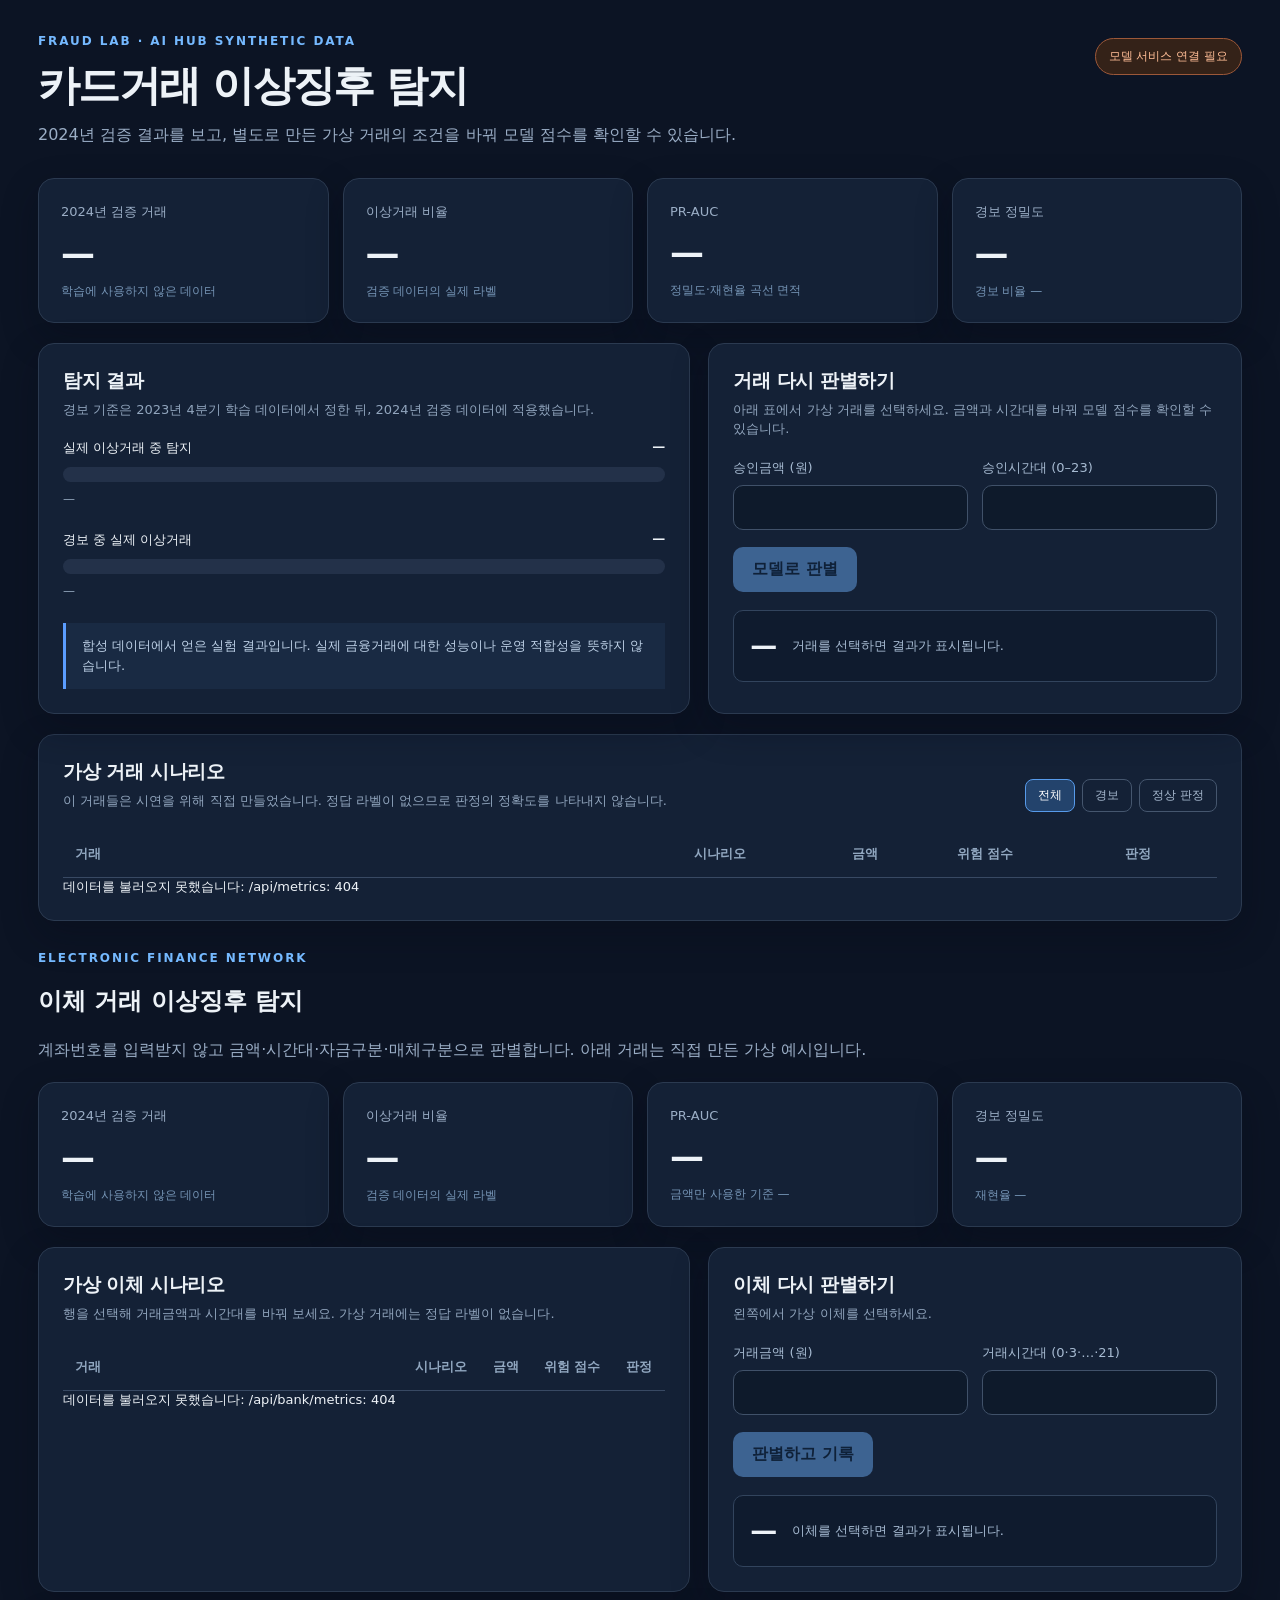
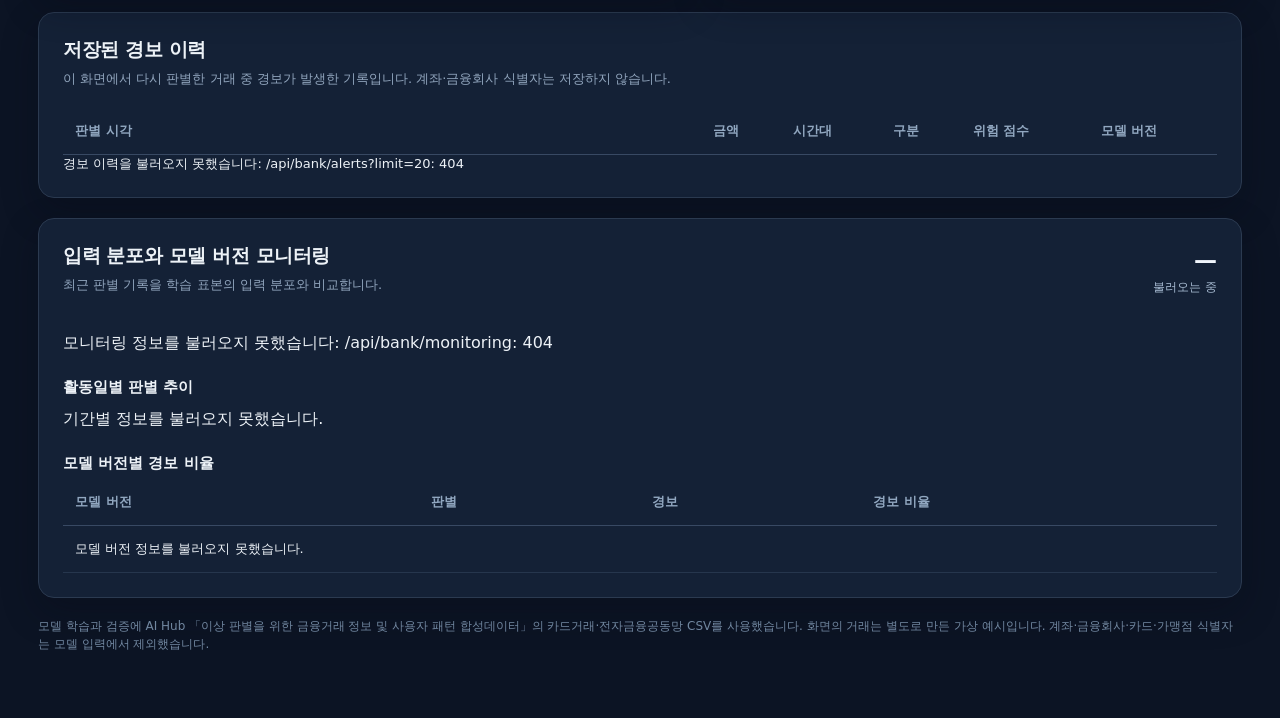
==== server/src/main/resources/static/index.html @ 52222352 "이체 입력 계약과 모니터링 추이 추가" ====
<!doctype html>
<html lang="ko">
<head>
  <meta charset="utf-8">
  <meta name="viewport" content="width=device-width, initial-scale=1">
  <title>Fraud Lab | 카드거래 이상징후 탐지</title>
  <style>
    :root { color-scheme: dark; font-family: "Pretendard", "Noto Sans KR", system-ui, sans-serif; background: #0c1424; color: #edf2f7; }
    * { box-sizing: border-box; }
    body { margin: 0; min-width: 320px; }
    .layout { max-width: 1260px; margin: auto; padding: 34px 28px 64px; }
    .eyebrow { color: #75b9ff; letter-spacing: .16em; font-size: 12px; font-weight: 800; text-transform: uppercase; }
    h1 { margin: 10px 0 8px; font-size: clamp(26px, 4vw, 42px); letter-spacing: -.04em; }
    .lead { margin: 0; color: #9baec6; line-height: 1.6; }
    .top { display: flex; justify-content: space-between; align-items: flex-start; gap: 16px; margin-bottom: 30px; }
    .status { margin-top: 4px; border: 1px solid #3f536b; padding: 9px 13px; border-radius: 100px; color: #a8bad0; font-size: 12px; white-space: nowrap; }
    .status.ok { color: #55dbad; border-color: #1c8066; background: #0d342d; }
    .status.offline { color: #ffbd96; border-color: #9c5839; background: #342218; }
    .metrics { display: grid; grid-template-columns: repeat(4, minmax(0, 1fr)); gap: 14px; margin-bottom: 20px; }
    .metric, .panel { background: #142136; border: 1px solid #2b3a50; border-radius: 16px; box-shadow: 0 14px 36px #050b1750; }
    .metric { padding: 22px; }
    .metric small { color: #9baec6; font-size: 13px; }
    .metric strong { display: block; margin: 12px 0 7px; font-size: clamp(24px, 3vw, 34px); letter-spacing: -.03em; font-variant-numeric: tabular-nums; }
    .metric span { color: #7594b5; font-size: 12px; }
    .main-grid { display: grid; grid-template-columns: 1.1fr .9fr; gap: 18px; margin-bottom: 20px; }
    .panel { padding: 24px; min-width: 0; }
    .panel h2 { margin: 0 0 6px; font-size: 19px; letter-spacing: -.02em; }
    .panel p { color: #91a5bd; margin: 0 0 20px; line-height: 1.5; font-size: 13px; }
    .bar-block { margin: 20px 0 25px; }
    .bar-head { display: flex; justify-content: space-between; gap: 10px; margin-bottom: 10px; font-size: 13px; }
    .bar-head b { font-variant-numeric: tabular-nums; }
    .track { display: flex; height: 15px; width: 100%; overflow: hidden; border-radius: 100px; background: #233149; }
    .track .hit { background: linear-gradient(90deg, #27c99b, #66e4b8); }
    .track .miss { background: #eea667; }
    .legend { color: #8fa2b9; font-size: 12px; margin-top: 10px; }
    .legend i { display: inline-block; width: 8px; height: 8px; margin: 0 5px 0 13px; border-radius: 50%; }
    .legend i:first-child { margin-left: 0; }
    .legend .green { background: #55dbad; } .legend .orange { background: #eea667; }
    .explain { border-left: 3px solid #5b9dff; background: #192a43; padding: 13px 16px; color: #bdd0e6; font-size: 13px; line-height: 1.55; }
    label { color: #a7bbd2; font-size: 13px; display: block; margin-bottom: 8px; }
    .fields { display: grid; grid-template-columns: 1fr 1fr; gap: 14px; }
    input { width: 100%; background: #0e1a2b; color: #eef4fb; border: 1px solid #405169; border-radius: 10px; padding: 12px 13px; font: inherit; font-variant-numeric: tabular-nums; }
    input:focus { outline: 2px solid #5b9dff; outline-offset: 2px; }
    button { cursor: pointer; font: inherit; }
    .primary { border: 0; background: #70b3ff; color: #09213c; font-weight: 800; border-radius: 10px; padding: 12px 19px; margin-top: 17px; }
    .primary:disabled { opacity: .45; cursor: not-allowed; }
    .score-result { min-height: 72px; border: 1px solid #32445d; background: #0f1b2e; border-radius: 10px; margin-top: 18px; padding: 14px 16px; display: flex; align-items: center; gap: 15px; }
    .score-result strong { font-size: 27px; font-variant-numeric: tabular-nums; }
    .score-result span { color: #a7bbd2; font-size: 13px; line-height: 1.4; }
    .table-header { display: flex; align-items: center; justify-content: space-between; gap: 12px; flex-wrap: wrap; }
    .filters { display: flex; gap: 7px; }
    .filters button { background: transparent; border: 1px solid #45566e; color: #a8bad0; border-radius: 8px; padding: 7px 12px; font-size: 12px; }
    .filters button.active { background: #23436c; border-color: #579beb; color: white; }
    .table-wrap { overflow-x: auto; }
    table { width: 100%; border-collapse: collapse; font-size: 13px; }
    th { text-align: left; padding: 14px 12px; color: #91a7c0; font-weight: 600; border-bottom: 1px solid #384963; white-space: nowrap; }
    td { padding: 14px 12px; border-bottom: 1px solid #26364d; font-variant-numeric: tabular-nums; white-space: nowrap; }
    tr[data-id] { cursor: pointer; } tr[data-id]:hover, tr.selected { background: #1e3450; }
    .chip { display: inline-block; padding: 5px 9px; border-radius: 100px; font-size: 11px; font-weight: 700; }
    .chip.tp { color: #72e4bb; background: #174337; } .chip.tn { color: #a8bdd4; background: #2d3c52; }
    .chip.fn { color: #ffd292; background: #594029; } .chip.fp { color: #ff9fa1; background: #592b38; }
    .monitor-head { display: flex; align-items: flex-start; justify-content: space-between; gap: 18px; flex-wrap: wrap; }
    .monitor-sample { color: #a7bbd2; text-align: right; font-size: 12px; line-height: 1.5; }
    .monitor-sample strong { display: block; color: #f0f5fb; font-size: 23px; font-variant-numeric: tabular-nums; }
    .drift-grid { display: grid; grid-template-columns: repeat(2, minmax(0, 1fr)); gap: 12px; margin: 18px 0 24px; }
    .drift-card { background: #0f1b2e; border: 1px solid #32445d; border-radius: 12px; padding: 15px; }
    .drift-title { display: flex; justify-content: space-between; align-items: center; gap: 10px; margin-bottom: 12px; }
    .drift-title strong { font-size: 14px; }
    .drift-title small { color: #8298b1; font-variant-numeric: tabular-nums; }
    .drift-chip { padding: 4px 8px; border-radius: 100px; font-size: 10px; font-weight: 800; }
    .drift-chip.stable { color: #72e4bb; background: #174337; }
    .drift-chip.watch { color: #ffd292; background: #594029; }
    .drift-chip.drift { color: #ff9fa1; background: #592b38; }
    .drift-chip.waiting { color: #a8bdd4; background: #2d3c52; }
    .shift-label { color: #a7bbd2; font-size: 12px; margin-bottom: 9px; }
    .compare-row { display: grid; grid-template-columns: 54px 1fr 56px; gap: 8px; align-items: center; color: #8298b1; font-size: 11px; margin-top: 7px; }
    .compare-track { height: 7px; background: #233149; border-radius: 100px; overflow: hidden; }
    .compare-track i { display: block; height: 100%; border-radius: 100px; }
    .compare-track .reference { background: #59708f; }
    .compare-track .observed { background: #70b3ff; }
    .monitor-table-title { margin: 0 0 6px; font-size: 15px; }
    .timeline { display: grid; gap: 10px; margin: 12px 0 24px; }
    .timeline-row { display: grid; grid-template-columns: 76px minmax(140px, 1fr) 190px; gap: 12px; align-items: center; font-size: 12px; }
    .timeline-date { color: #a7bbd2; }
    .timeline-track { height: 12px; background: #233149; border-radius: 100px; overflow: hidden; }
    .timeline-volume { display: block; height: 100%; background: #59708f; border-radius: 100px; overflow: hidden; }
    .timeline-alert { display: block; height: 100%; background: #ff8f92; }
    .timeline-meta { color: #8298b1; text-align: right; font-variant-numeric: tabular-nums; }
    footer { color: #7187a0; font-size: 12px; line-height: 1.55; margin-top: 19px; }
    @media(max-width: 800px) { .metrics { grid-template-columns: repeat(2, 1fr); } .main-grid, .drift-grid { grid-template-columns: 1fr; } .top { flex-direction: column; } .timeline-row { grid-template-columns: 68px 1fr; } .timeline-meta { grid-column: 2; text-align: left; } }
    @media(max-width: 450px) { .layout { padding: 22px 16px 40px; } .metrics { gap: 9px; } .metric, .panel { padding: 17px; } .fields { grid-template-columns: 1fr; } }
  </style>
</head>
<body>
  <main class="layout">
    <header class="top">
      <div><div class="eyebrow">Fraud Lab · AI Hub synthetic data</div><h1>카드거래 이상징후 탐지</h1><p class="lead">2024년 검증 결과를 보고, 별도로 만든 가상 거래의 조건을 바꿔 모델 점수를 확인할 수 있습니다.</p></div>
      <div id="modelStatus" class="status">모델 서비스 확인 중</div>
    </header>

    <section class="metrics" aria-label="검증 지표">
      <div class="metric"><small>2024년 검증 거래</small><strong id="rows">—</strong><span>학습에 사용하지 않은 데이터</span></div>
      <div class="metric"><small>이상거래 비율</small><strong id="prevalence">—</strong><span>검증 데이터의 실제 라벨</span></div>
      <div class="metric"><small>PR-AUC</small><strong id="ap">—</strong><span>정밀도·재현율 곡선 면적</span></div>
      <div class="metric"><small>경보 정밀도</small><strong id="precision">—</strong><span id="alertRate">경보 비율 —</span></div>
    </section>

    <section class="main-grid">
      <article class="panel">
        <h2>탐지 결과</h2><p>경보 기준은 2023년 4분기 학습 데이터에서 정한 뒤, 2024년 검증 데이터에 적용했습니다.</p>
        <div class="bar-block"><div class="bar-head"><span>실제 이상거래 중 탐지</span><b id="recallText">—</b></div><div class="track"><div id="recallBar" class="hit"></div><div id="missBar" class="miss"></div></div><div id="recallLegend" class="legend">—</div></div>
        <div class="bar-block"><div class="bar-head"><span>경보 중 실제 이상거래</span><b id="precisionText">—</b></div><div class="track"><div id="precisionBar" class="hit"></div><div id="falseAlarmBar" class="miss"></div></div><div id="precisionLegend" class="legend">—</div></div>
        <div class="explain">합성 데이터에서 얻은 실험 결과입니다. 실제 금융거래에 대한 성능이나 운영 적합성을 뜻하지 않습니다.</div>
      </article>

      <article class="panel">
        <h2>거래 다시 판별하기</h2><p id="selectedDescription">아래 표에서 가상 거래를 선택하세요. 금액과 시간대를 바꿔 모델 점수를 확인할 수 있습니다.</p>
        <div class="fields"><div><label for="amountInput">승인금액 (원)</label><input id="amountInput" type="number" min="0" step="1"></div><div><label for="hourInput">승인시간대 (0–23)</label><input id="hourInput" type="number" min="0" max="23" step="1"></div></div>
        <button class="primary" id="scoreButton" disabled>모델로 판별</button>
        <div class="score-result" aria-live="polite"><strong id="scoreValue">—</strong><span id="scoreMessage">거래를 선택하면 결과가 표시됩니다.</span></div>
      </article>
    </section>

    <section class="panel">
      <div class="table-header"><div><h2>가상 거래 시나리오</h2><p>이 거래들은 시연을 위해 직접 만들었습니다. 정답 라벨이 없으므로 판정의 정확도를 나타내지 않습니다.</p></div><div class="filters"><button data-filter="all" class="active">전체</button><button data-filter="alert">경보</button><button data-filter="normal">정상 판정</button></div></div>
      <div class="table-wrap"><table><thead><tr><th>거래</th><th>시나리오</th><th>금액</th><th>위험 점수</th><th>판정</th></tr></thead><tbody id="transactions"><tr><td colspan="5">데이터를 불러오는 중입니다.</td></tr></tbody></table></div>
    </section>

    <section aria-label="전자금융공동망 거래" style="margin-top: 30px">
      <div class="eyebrow">Electronic finance network</div>
      <h2>이체 거래 이상징후 탐지</h2>
      <p class="lead" style="margin-bottom: 20px">계좌번호를 입력받지 않고 금액·시간대·자금구분·매체구분으로 판별합니다. 아래 거래는 직접 만든 가상 예시입니다.</p>
      <div class="metrics">
        <div class="metric"><small>2024년 검증 거래</small><strong id="bankRows">—</strong><span>학습에 사용하지 않은 데이터</span></div>
        <div class="metric"><small>이상거래 비율</small><strong id="bankPrevalence">—</strong><span>검증 데이터의 실제 라벨</span></div>
        <div class="metric"><small>PR-AUC</small><strong id="bankAp">—</strong><span id="bankAmountAp">금액만 사용한 기준 —</span></div>
        <div class="metric"><small>경보 정밀도</small><strong id="bankPrecision">—</strong><span id="bankRecall">재현율 —</span></div>
      </div>
      <div class="main-grid">
        <article class="panel">
          <h2>가상 이체 시나리오</h2><p>행을 선택해 거래금액과 시간대를 바꿔 보세요. 가상 거래에는 정답 라벨이 없습니다.</p>
          <div class="table-wrap"><table><thead><tr><th>거래</th><th>시나리오</th><th>금액</th><th>위험 점수</th><th>판정</th></tr></thead><tbody id="bankTransactions"><tr><td colspan="5">데이터를 불러오는 중입니다.</td></tr></tbody></table></div>
        </article>
        <article class="panel">
          <h2>이체 다시 판별하기</h2><p id="bankSelectedDescription">왼쪽에서 가상 이체를 선택하세요.</p>
          <div class="fields"><div><label for="bankAmountInput">거래금액 (원)</label><input id="bankAmountInput" type="number" min="0" step="1"></div><div><label for="bankHourInput">거래시간대 (0·3·…·21)</label><input id="bankHourInput" type="number" min="0" max="21" step="3"></div></div>
          <button class="primary" id="bankScoreButton" disabled>판별하고 기록</button>
          <div class="score-result" aria-live="polite"><strong id="bankScoreValue">—</strong><span id="bankScoreMessage">이체를 선택하면 결과가 표시됩니다.</span></div>
        </article>
      </div>
      <article class="panel">
        <h2>저장된 경보 이력</h2><p>이 화면에서 다시 판별한 거래 중 경보가 발생한 기록입니다. 계좌·금융회사 식별자는 저장하지 않습니다.</p>
        <div class="table-wrap"><table><thead><tr><th>판별 시각</th><th>금액</th><th>시간대</th><th>구분</th><th>위험 점수</th><th>모델 버전</th></tr></thead><tbody id="bankAlerts"><tr><td colspan="6">경보 이력을 불러오는 중입니다.</td></tr></tbody></table></div>
      </article>
      <article class="panel" style="margin-top: 20px">
        <div class="monitor-head">
          <div><h2>입력 분포와 모델 버전 모니터링</h2><p id="monitorDescription">최근 판별 기록을 학습 표본의 입력 분포와 비교합니다.</p></div>
          <div class="monitor-sample"><strong id="monitorSample">—</strong><span id="monitorState">불러오는 중</span></div>
        </div>
        <div id="monitorDrift" class="drift-grid"><div class="drift-card">모니터링 정보를 불러오는 중입니다.</div></div>
        <h3 class="monitor-table-title">활동일별 판별 추이</h3>
        <div id="monitorTimeline" class="timeline"><div class="timeline-row">기간별 정보를 불러오는 중입니다.</div></div>
        <h3 class="monitor-table-title">모델 버전별 경보 비율</h3>
        <div class="table-wrap"><table><thead><tr><th>모델 버전</th><th>판별</th><th>경보</th><th>경보 비율</th></tr></thead><tbody id="modelVersions"><tr><td colspan="4">모델 버전 정보를 불러오는 중입니다.</td></tr></tbody></table></div>
      </article>
    </section>
    <footer>모델 학습과 검증에 AI Hub 「이상 판별을 위한 금융거래 정보 및 사용자 패턴 합성데이터」의 카드거래·전자금융공동망 CSV를 사용했습니다. 화면의 거래는 별도로 만든 가상 예시입니다. 계좌·금융회사·카드·가맹점 식별자는 모델 입력에서 제외했습니다.</footer>
  </main>
  <script>
    const number = new Intl.NumberFormat('ko-KR');
    const percent = value => `${(value * 100).toFixed(2)}%`;
    const $ = id => document.getElementById(id);
    let examples = [], selected = null, filter = 'all';
    let bankExamples = [], bankSelected = null;
    const escapeHtml = value => String(value).replace(/[&<>"']/g, character => ({ '&': '&amp;', '<': '&lt;', '>': '&gt;', '"': '&quot;', "'": '&#39;' })[character]);

    async function getJson(url) {
      const response = await fetch(url);
      if (!response.ok) throw new Error(`${url}: ${response.status}`);
      return response.json();
    }
    function showMetrics(report) {
      const v = report.validation, c = v.confusion;
      $('rows').textContent = number.format(v.rows);
      $('prevalence').textContent = percent(v.prevalence);
      $('ap').textContent = v.average_precision.toFixed(3);
      $('precision').textContent = percent(v.precision);
      $('alertRate').textContent = `전체 거래의 ${percent(v.alert_rate)}에 경보`;
      $('recallText').textContent = percent(v.recall);
      $('recallBar').style.width = percent(v.recall);
      $('missBar').style.width = percent(1 - v.recall);
      $('recallLegend').innerHTML = `<i class="green"></i>탐지 ${number.format(c.tp)}건 <i class="orange"></i>미탐지 ${number.format(c.fn)}건`;
      $('precisionText').textContent = percent(v.precision);
      $('precisionBar').style.width = percent(v.precision);
      $('falseAlarmBar').style.width = percent(1 - v.precision);
      $('precisionLegend').innerHTML = `<i class="green"></i>실제 이상거래 ${number.format(c.tp)}건 <i class="orange"></i>오탐지 ${number.format(c.fp)}건`;
    }
    function showBankMetrics(report) {
      const v = report.validation;
      $('bankRows').textContent = number.format(v.rows);
      $('bankPrevalence').textContent = percent(v.prevalence);
      $('bankAp').textContent = v.average_precision.toFixed(3);
      $('bankAmountAp').textContent = `금액만 사용한 기준 ${report.amount_only_reference.average_precision.toFixed(3)}`;
      $('bankPrecision').textContent = percent(v.precision);
      $('bankRecall').textContent = `재현율 ${percent(v.recall)} · 경보 ${number.format(v.confusion.tp + v.confusion.fp)}건`;
    }
    function renderRows() {
      const visible = examples.filter(item => filter === 'all' || (filter === 'alert' && item.alert) || (filter === 'normal' && !item.alert));
      $('transactions').innerHTML = visible.map(item => `<tr data-id="${escapeHtml(item.id)}" class="${selected?.id === item.id ? 'selected' : ''}"><td>${escapeHtml(item.id)}</td><td>${escapeHtml(item.scenario)}</td><td>${number.format(item.amount)}원</td><td>${percent(item.riskScore)}</td><td><span class="chip ${item.alert ? 'tp' : 'tn'}">${item.alert ? '경보' : '정상'}</span></td></tr>`).join('') || '<tr><td colspan="5">해당하는 시나리오가 없습니다.</td></tr>';
      document.querySelectorAll('#transactions tr[data-id]').forEach(row => row.addEventListener('click', () => selectExample(row.dataset.id)));
    }
    function selectExample(id) {
      selected = examples.find(item => item.id === id);
      $('amountInput').value = selected.transaction['통합승인금액'];
      $('hourInput').value = selected.transaction['승인시간대'];
      $('selectedDescription').textContent = `${selected.id}: ${selected.scenario}. 가상 거래이므로 실제 이상거래 여부는 알 수 없습니다.`;
      $('scoreValue').textContent = percent(selected.riskScore);
      $('scoreMessage').textContent = selected.alert ? '기존 모델 판정: 경보' : '기존 모델 판정: 정상';
      $('scoreButton').disabled = false;
      renderRows();
    }
    async function rescore() {
      if (!selected) return;
      const amount = Number($('amountInput').value), hour = Number($('hourInput').value);
      if (!Number.isFinite(amount) || amount < 0 || !Number.isInteger(hour) || hour < 0 || hour > 23) {
        $('scoreMessage').textContent = '금액과 시간대를 확인해 주세요.'; return;
      }
      $('scoreButton').disabled = true;
      try {
        const transaction = { ...selected.transaction, '통합승인금액': String(amount), '승인시간대': String(hour) };
        const response = await fetch('/api/score', { method: 'POST', headers: { 'Content-Type': 'application/json' }, body: JSON.stringify(transaction) });
        const result = await response.json();
        if (!response.ok) throw new Error(result.error || `HTTP ${response.status}`);
        $('scoreValue').textContent = percent(result.riskScore);
        $('scoreMessage').textContent = result.alert ? '모델 판정: 경보' : '모델 판정: 정상';
      } catch (error) { $('scoreMessage').textContent = `판별 실패: ${error.message}`; }
      finally { $('scoreButton').disabled = false; }
    }
    function renderBankRows() {
      $('bankTransactions').innerHTML = bankExamples.map(item => `<tr data-id="${escapeHtml(item.id)}" class="${bankSelected?.id === item.id ? 'selected' : ''}"><td>${escapeHtml(item.id)}</td><td>${escapeHtml(item.scenario)}</td><td>${number.format(item.amount)}원</td><td>${percent(item.riskScore)}</td><td><span class="chip ${item.alert ? 'tp' : 'tn'}">${item.alert ? '경보' : '정상'}</span></td></tr>`).join('');
      document.querySelectorAll('#bankTransactions tr[data-id]').forEach(row => row.addEventListener('click', () => selectBankExample(row.dataset.id)));
    }
    function selectBankExample(id) {
      bankSelected = bankExamples.find(item => item.id === id);
      $('bankAmountInput').value = bankSelected.transaction['거래금액'];
      $('bankHourInput').value = bankSelected.transaction['거래시간대'];
      $('bankSelectedDescription').textContent = `${bankSelected.id}: ${bankSelected.scenario}. 자금구분 ${bankSelected.transaction['자금구분']}, 매체구분 ${bankSelected.transaction['매체구분']}을 유지합니다.`;
      $('bankScoreValue').textContent = percent(bankSelected.riskScore);
      $('bankScoreMessage').textContent = bankSelected.alert ? '기존 모델 판정: 경보' : '기존 모델 판정: 정상';
      $('bankScoreButton').disabled = false;
      renderBankRows();
    }
    async function refreshBankAlerts() {
      try {
        const alerts = await getJson('/api/bank/alerts?limit=20');
        $('bankAlerts').innerHTML = alerts.map(item => `<tr><td>${escapeHtml(new Date(item.createdAt).toLocaleString('ko-KR'))}</td><td>${number.format(item.amount)}원</td><td>${number.format(item.timeBucket)}시</td><td>자금 ${escapeHtml(item.fundType)} · 매체 ${escapeHtml(item.channel)}</td><td>${percent(item.riskScore)}</td><td>${escapeHtml(item.modelVersion)}</td></tr>`).join('') || '<tr><td colspan="6">저장된 경보가 없습니다.</td></tr>';
      } catch (error) { $('bankAlerts').textContent = `경보 이력을 불러오지 못했습니다: ${error.message}`; }
    }
    async function refreshBankMonitoring() {
      try {
        const data = await getJson('/api/bank/monitoring');
        const labels = { STABLE: ['안정', 'stable'], WATCH: ['관찰', 'watch'], DRIFT: ['변화 큼', 'drift'], INSUFFICIENT_DATA: ['표본 대기', 'waiting'] };
        $('monitorSample').textContent = `${number.format(data.sampleSize)}건`;
        $('monitorState').textContent = data.ready ? `최근 최대 ${number.format(data.windowLimit)}건 기준` : `${number.format(data.minimumSampleSize)}건부터 상태 판정`;
        $('monitorDescription').textContent = `거래금액은 PSI, 범주형 입력은 TVD로 학습 표본과 비교합니다. ${data.ready ? '기준값은 운영 판단을 돕는 참고 신호입니다.' : '표본이 적어 현재 수치는 참고용으로만 표시합니다.'}`;
        $('monitorDrift').innerHTML = data.drift.map(item => {
          const [statusText, statusClass] = labels[item.status];
          const shift = item.largestShift;
          const score = item.score == null ? '—' : item.score.toFixed(3);
          const comparison = shift ? `<div class="shift-label">가장 큰 차이 · ${escapeHtml(shift.label)}</div>
            <div class="compare-row"><span>학습 표본</span><div class="compare-track"><i class="reference" style="width:${percent(shift.referenceShare)}"></i></div><b>${percent(shift.referenceShare)}</b></div>
            <div class="compare-row"><span>최근 판별</span><div class="compare-track"><i class="observed" style="width:${percent(shift.observedShare)}"></i></div><b>${percent(shift.observedShare)}</b></div>` : '<div class="shift-label">저장된 판별 기록이 없습니다.</div>';
          return `<div class="drift-card"><div class="drift-title"><div><strong>${escapeHtml(item.feature)}</strong> <small>${escapeHtml(item.metric)} ${score}</small></div><span class="drift-chip ${statusClass}">${statusText}</span></div>${comparison}</div>`;
        }).join('');
        const maximumDailyDecisions = Math.max(1, ...data.timeline.map(item => item.decisions));
        $('monitorTimeline').innerHTML = data.timeline.map(item => {
          const volume = item.decisions / maximumDailyDecisions;
          const alertShare = Math.max(0, Math.min(1, item.alertRate));
          const date = new Date(`${item.date}T00:00:00Z`).toLocaleDateString('ko-KR', { month: '2-digit', day: '2-digit', timeZone: 'UTC' });
          const label = `${item.date} 판별 ${item.decisions}건, 경보 ${item.alerts}건, 평균 위험 점수 ${percent(item.averageRiskScore)}`;
          return `<div class="timeline-row" aria-label="${escapeHtml(label)}"><span class="timeline-date">${escapeHtml(date)}</span><div class="timeline-track"><span class="timeline-volume" style="width:${percent(volume)}"><i class="timeline-alert" style="width:${percent(alertShare)}"></i></span></div><span class="timeline-meta">${number.format(item.decisions)}건 · 경보 ${percent(item.alertRate)}</span></div>`;
        }).join('') || '<div class="timeline-row">저장된 판별 기록이 없습니다.</div>';
        $('modelVersions').innerHTML = data.modelVersions.map(item => `<tr><td>${escapeHtml(item.modelVersion)}</td><td>${number.format(item.decisions)}건</td><td>${number.format(item.alerts)}건</td><td>${percent(item.alertRate)}</td></tr>`).join('') || '<tr><td colspan="4">저장된 판별 기록이 없습니다.</td></tr>';
      } catch (error) {
        $('monitorDrift').textContent = `모니터링 정보를 불러오지 못했습니다: ${error.message}`;
        $('monitorTimeline').textContent = '기간별 정보를 불러오지 못했습니다.';
        $('modelVersions').innerHTML = '<tr><td colspan="4">모델 버전 정보를 불러오지 못했습니다.</td></tr>';
      }
    }
    async function rescoreBank() {
      if (!bankSelected) return;
      const amount = Number($('bankAmountInput').value), hour = Number($('bankHourInput').value);
      if (!Number.isFinite(amount) || amount < 0 || !Number.isInteger(hour) || hour < 0 || hour > 21 || hour % 3 !== 0) {
        $('bankScoreMessage').textContent = '금액과 시간대를 확인해 주세요.'; return;
      }
      $('bankScoreButton').disabled = true;
      try {
        const transaction = { ...bankSelected.transaction, '거래금액': amount, '거래시간대': hour };
        const response = await fetch('/api/bank/events', { method: 'POST', headers: { 'Content-Type': 'application/json' }, body: JSON.stringify(transaction) });
        const result = await response.json();
        if (!response.ok) throw new Error(result.error || `HTTP ${response.status}`);
        $('bankScoreValue').textContent = percent(result.riskScore);
        $('bankScoreMessage').textContent = `${result.alert ? '모델 판정: 경보' : '모델 판정: 정상'} · ${result.modelVersion}`;
        await Promise.all([refreshBankAlerts(), refreshBankMonitoring()]);
      } catch (error) { $('bankScoreMessage').textContent = `판별 실패: ${error.message}`; }
      finally { $('bankScoreButton').disabled = false; }
    }
    document.querySelectorAll('.filters button').forEach(button => button.addEventListener('click', () => {
      filter = button.dataset.filter;
      document.querySelectorAll('.filters button').forEach(x => x.classList.toggle('active', x === button));
      renderRows();
    }));
    $('scoreButton').addEventListener('click', rescore);
    $('bankScoreButton').addEventListener('click', rescoreBank);
    Promise.all([getJson('/api/metrics'), getJson('/api/demo')]).then(([metrics, demo]) => {
      showMetrics(metrics); examples = demo; selectExample(demo[0].id);
    }).catch(error => { $('transactions').textContent = `데이터를 불러오지 못했습니다: ${error.message}`; });
    Promise.all([getJson('/api/bank/metrics'), getJson('/api/bank/demo')]).then(([metrics, demo]) => {
      showBankMetrics(metrics); bankExamples = demo; selectBankExample(demo[0].id);
    }).catch(error => { $('bankTransactions').textContent = `데이터를 불러오지 못했습니다: ${error.message}`; });
    refreshBankAlerts();
    refreshBankMonitoring();
    getJson('/api/model-health').then(() => { $('modelStatus').textContent = '모델 서비스 연결됨'; $('modelStatus').classList.add('ok'); })
      .catch(() => { $('modelStatus').textContent = '모델 서비스 연결 필요'; $('modelStatus').classList.add('offline'); });
  </script>
</body>
</html>
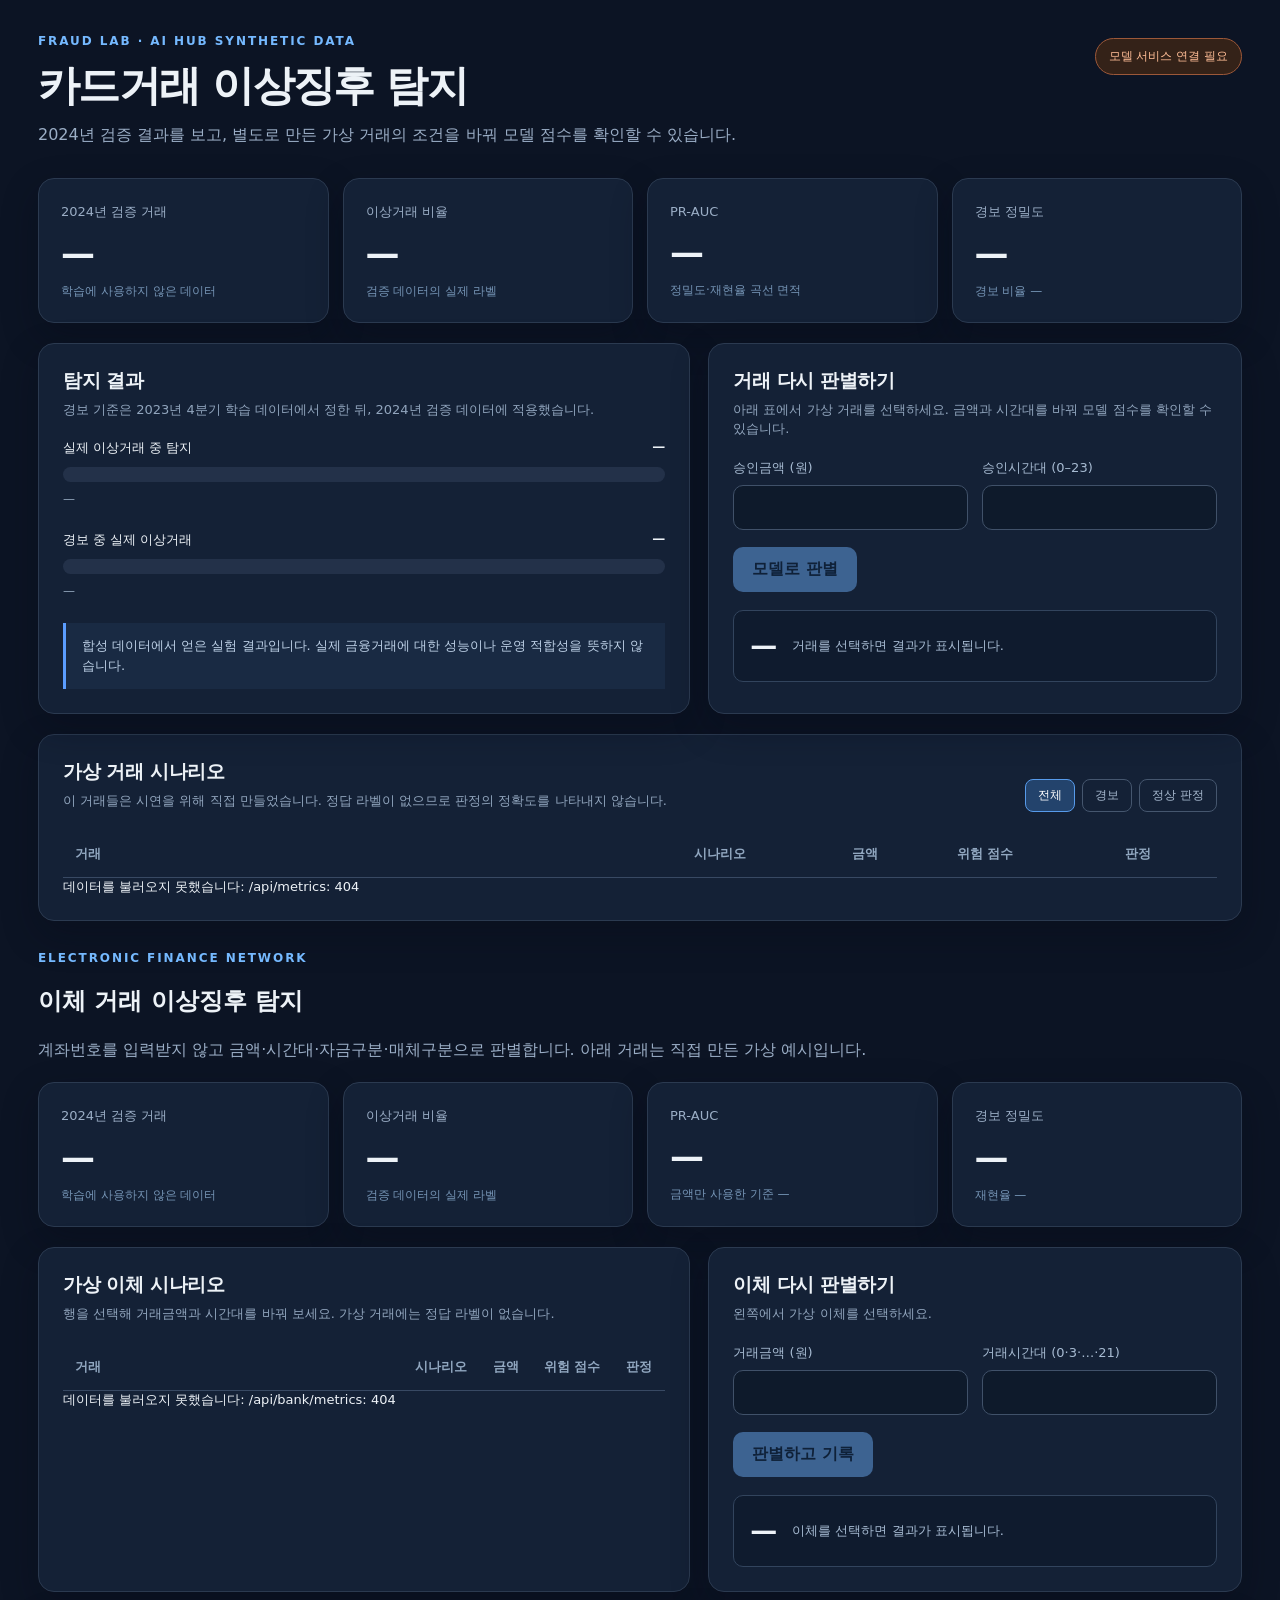
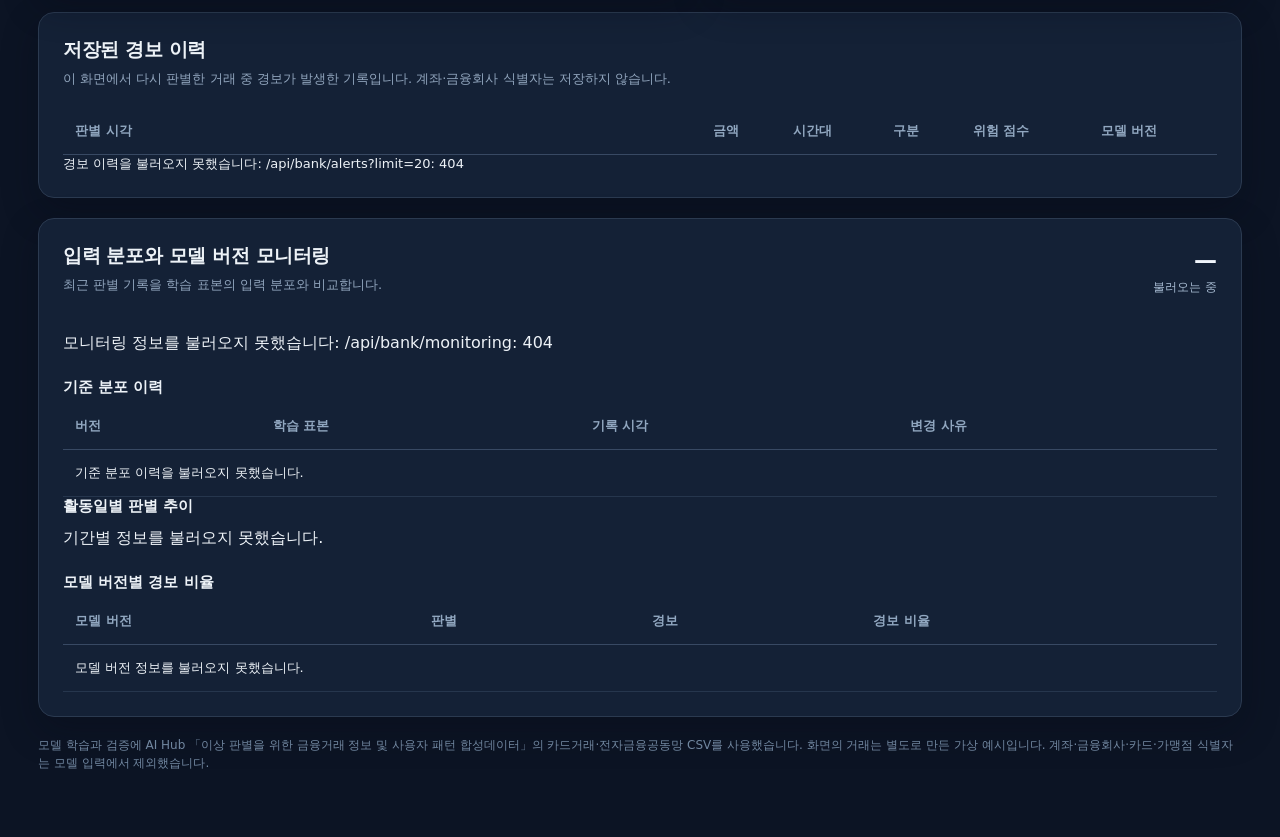
==== commit fd6eb316: "기준 분포 이력 추가와 저장소 정리" ====
--- a/server/src/main/resources/static/index.html
+++ b/server/src/main/resources/static/index.html
@@ -158,6 +158,8 @@
           <div class="monitor-sample"><strong id="monitorSample">—</strong><span id="monitorState">불러오는 중</span></div>
         </div>
         <div id="monitorDrift" class="drift-grid"><div class="drift-card">모니터링 정보를 불러오는 중입니다.</div></div>
+        <h3 class="monitor-table-title">기준 분포 이력</h3>
+        <div class="table-wrap"><table><thead><tr><th>버전</th><th>학습 표본</th><th>기록 시각</th><th>변경 사유</th></tr></thead><tbody id="referenceVersions"><tr><td colspan="4">기준 분포 이력을 불러오는 중입니다.</td></tr></tbody></table></div>
         <h3 class="monitor-table-title">활동일별 판별 추이</h3>
         <div id="monitorTimeline" class="timeline"><div class="timeline-row">기간별 정보를 불러오는 중입니다.</div></div>
         <h3 class="monitor-table-title">모델 버전별 경보 비율</h3>
@@ -263,6 +265,7 @@
         $('monitorSample').textContent = `${number.format(data.sampleSize)}건`;
         $('monitorState').textContent = data.ready ? `최근 최대 ${number.format(data.windowLimit)}건 기준` : `${number.format(data.minimumSampleSize)}건부터 상태 판정`;
         $('monitorDescription').textContent = `거래금액은 PSI, 범주형 입력은 TVD로 학습 표본과 비교합니다. ${data.ready ? '기준값은 운영 판단을 돕는 참고 신호입니다.' : '표본이 적어 현재 수치는 참고용으로만 표시합니다.'}`;
+        $('referenceVersions').innerHTML = data.referenceVersions.slice().reverse().map(item => `<tr><td>${escapeHtml(item.version)}${item.current ? ' · 현재' : ''}</td><td>${number.format(item.rows)}건</td><td>${item.recordedAt ? escapeHtml(new Date(item.recordedAt).toLocaleString('ko-KR')) : '기록 없음'}</td><td>${escapeHtml(item.changeReason)}</td></tr>`).join('');
         $('monitorDrift').innerHTML = data.drift.map(item => {
           const [statusText, statusClass] = labels[item.status];
           const shift = item.largestShift;
@@ -283,6 +286,7 @@
         $('modelVersions').innerHTML = data.modelVersions.map(item => `<tr><td>${escapeHtml(item.modelVersion)}</td><td>${number.format(item.decisions)}건</td><td>${number.format(item.alerts)}건</td><td>${percent(item.alertRate)}</td></tr>`).join('') || '<tr><td colspan="4">저장된 판별 기록이 없습니다.</td></tr>';
       } catch (error) {
         $('monitorDrift').textContent = `모니터링 정보를 불러오지 못했습니다: ${error.message}`;
+        $('referenceVersions').innerHTML = '<tr><td colspan="4">기준 분포 이력을 불러오지 못했습니다.</td></tr>';
         $('monitorTimeline').textContent = '기간별 정보를 불러오지 못했습니다.';
         $('modelVersions').innerHTML = '<tr><td colspan="4">모델 버전 정보를 불러오지 못했습니다.</td></tr>';
       }
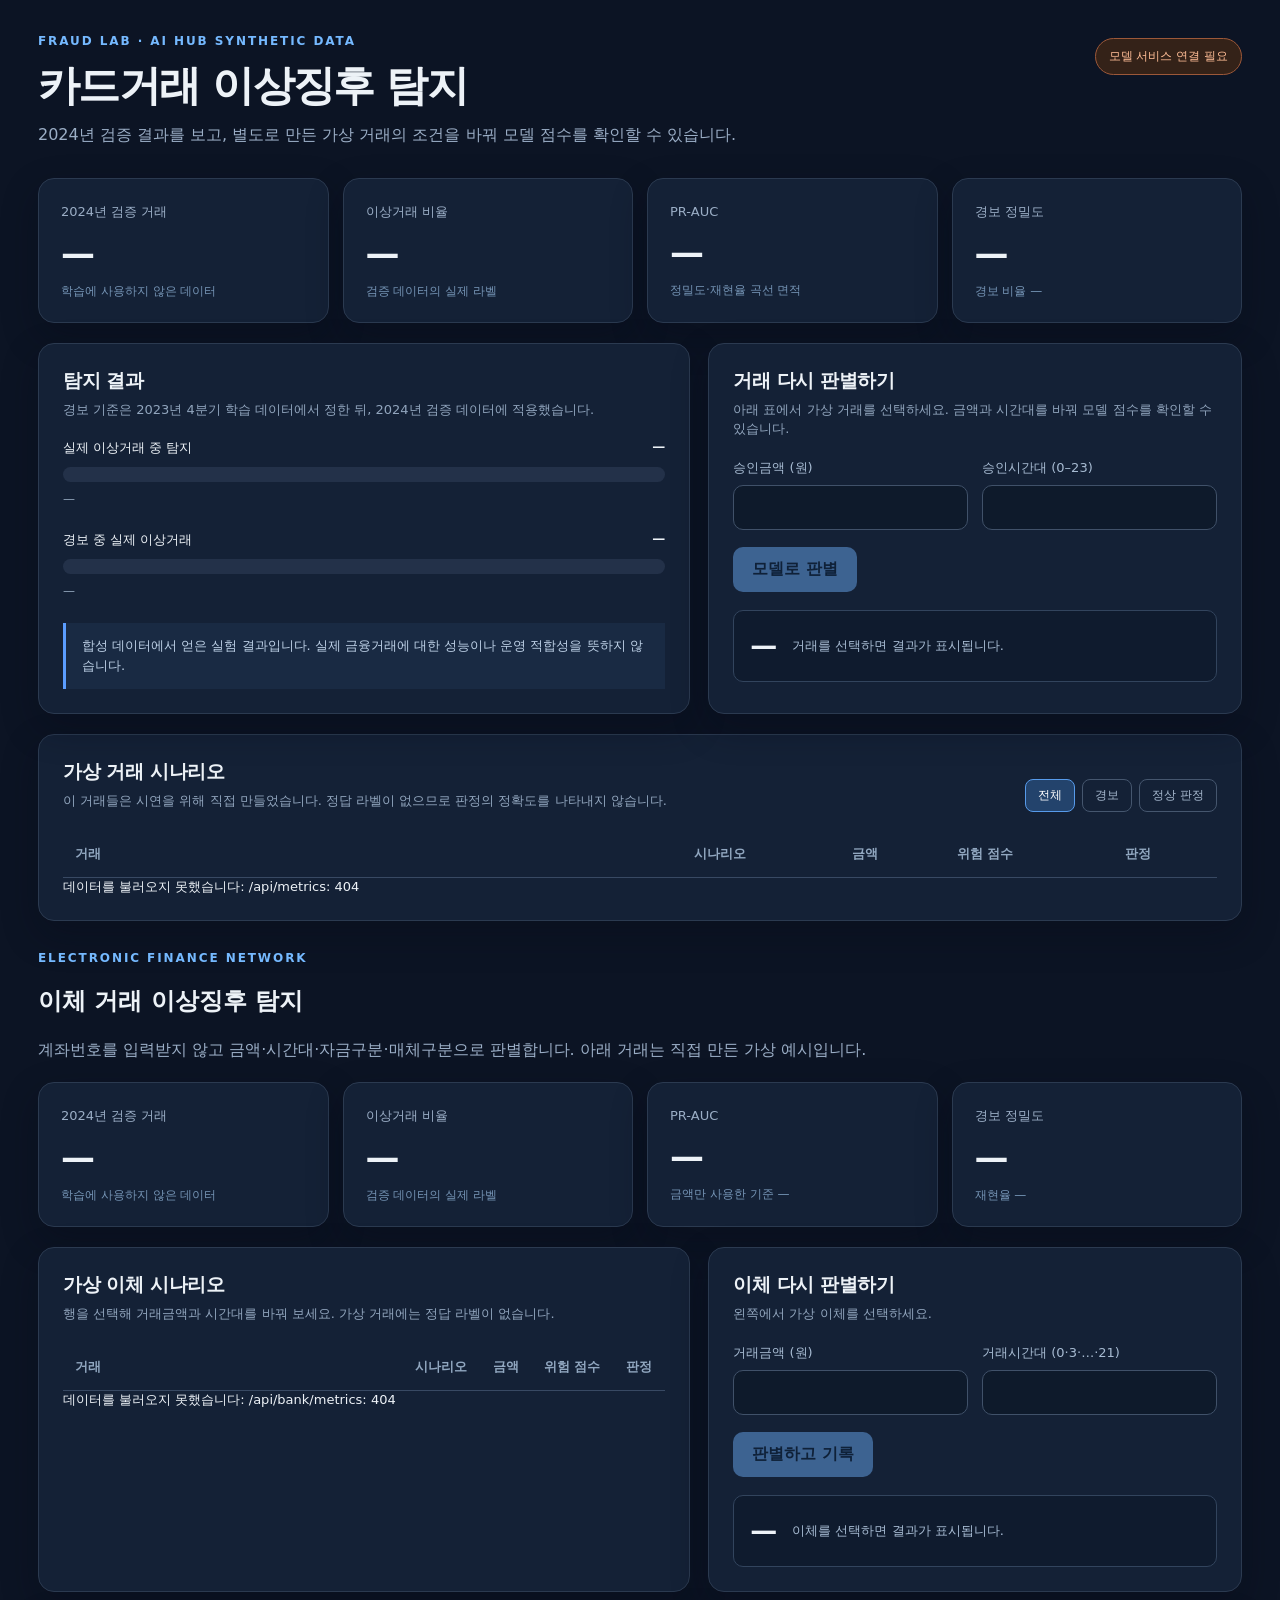
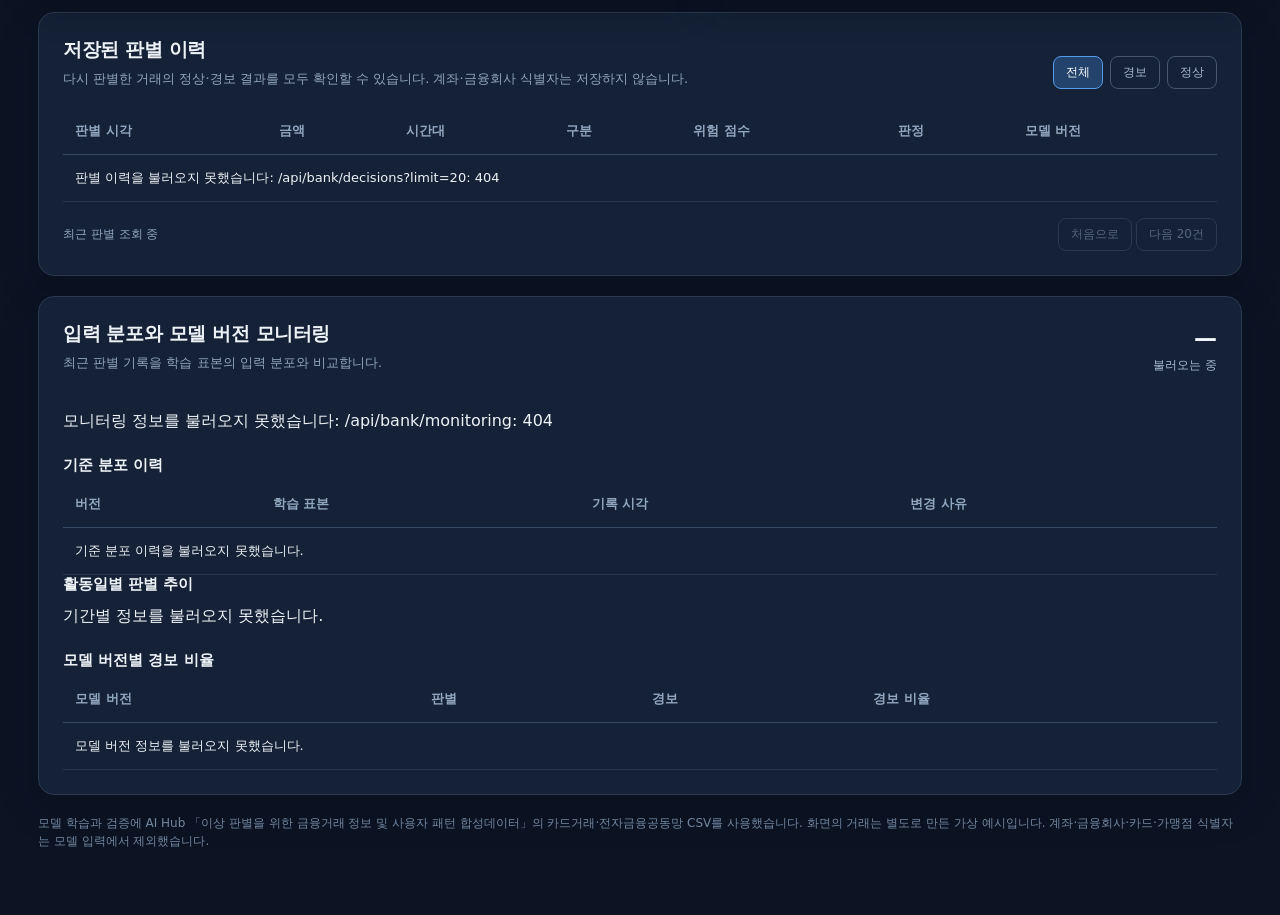
==== commit 90e81c6a: "이체 판별 이력 조회와 페이지 이동 추가" ====
--- a/server/src/main/resources/static/index.html
+++ b/server/src/main/resources/static/index.html
@@ -51,6 +51,9 @@
     .filters { display: flex; gap: 7px; }
     .filters button { background: transparent; border: 1px solid #45566e; color: #a8bad0; border-radius: 8px; padding: 7px 12px; font-size: 12px; }
     .filters button.active { background: #23436c; border-color: #579beb; color: white; }
+    .history-nav { display: flex; justify-content: space-between; align-items: center; gap: 12px; margin-top: 16px; color: #91a7c0; font-size: 12px; }
+    .history-nav button { background: transparent; border: 1px solid #45566e; color: #a8bad0; border-radius: 8px; padding: 7px 12px; }
+    .history-nav button:disabled { opacity: .45; cursor: not-allowed; }
     .table-wrap { overflow-x: auto; }
     table { width: 100%; border-collapse: collapse; font-size: 13px; }
     th { text-align: left; padding: 14px 12px; color: #91a7c0; font-weight: 600; border-bottom: 1px solid #384963; white-space: nowrap; }
@@ -122,7 +125,7 @@
     </section>
 
     <section class="panel">
-      <div class="table-header"><div><h2>가상 거래 시나리오</h2><p>이 거래들은 시연을 위해 직접 만들었습니다. 정답 라벨이 없으므로 판정의 정확도를 나타내지 않습니다.</p></div><div class="filters"><button data-filter="all" class="active">전체</button><button data-filter="alert">경보</button><button data-filter="normal">정상 판정</button></div></div>
+      <div class="table-header"><div><h2>가상 거래 시나리오</h2><p>이 거래들은 시연을 위해 직접 만들었습니다. 정답 라벨이 없으므로 판정의 정확도를 나타내지 않습니다.</p></div><div class="filters" id="cardFilters"><button data-filter="all" class="active">전체</button><button data-filter="alert">경보</button><button data-filter="normal">정상 판정</button></div></div>
       <div class="table-wrap"><table><thead><tr><th>거래</th><th>시나리오</th><th>금액</th><th>위험 점수</th><th>판정</th></tr></thead><tbody id="transactions"><tr><td colspan="5">데이터를 불러오는 중입니다.</td></tr></tbody></table></div>
     </section>
 
@@ -149,8 +152,9 @@
         </article>
       </div>
       <article class="panel">
-        <h2>저장된 경보 이력</h2><p>이 화면에서 다시 판별한 거래 중 경보가 발생한 기록입니다. 계좌·금융회사 식별자는 저장하지 않습니다.</p>
-        <div class="table-wrap"><table><thead><tr><th>판별 시각</th><th>금액</th><th>시간대</th><th>구분</th><th>위험 점수</th><th>모델 버전</th></tr></thead><tbody id="bankAlerts"><tr><td colspan="6">경보 이력을 불러오는 중입니다.</td></tr></tbody></table></div>
+        <div class="table-header"><div><h2>저장된 판별 이력</h2><p>다시 판별한 거래의 정상·경보 결과를 모두 확인할 수 있습니다. 계좌·금융회사 식별자는 저장하지 않습니다.</p></div><div class="filters" id="bankDecisionFilters"><button data-bank-filter="all" class="active">전체</button><button data-bank-filter="alert">경보</button><button data-bank-filter="normal">정상</button></div></div>
+        <div class="table-wrap"><table><thead><tr><th>판별 시각</th><th>금액</th><th>시간대</th><th>구분</th><th>위험 점수</th><th>판정</th><th>모델 버전</th></tr></thead><tbody id="bankDecisions"><tr><td colspan="7">판별 이력을 불러오는 중입니다.</td></tr></tbody></table></div>
+        <div class="history-nav"><span id="bankDecisionPageLabel">최근 판별 조회 중</span><div><button id="bankDecisionFirst" disabled>처음으로</button> <button id="bankDecisionNext" disabled>다음 20건</button></div></div>
       </article>
       <article class="panel" style="margin-top: 20px">
         <div class="monitor-head">
@@ -173,7 +177,8 @@
     const percent = value => `${(value * 100).toFixed(2)}%`;
     const $ = id => document.getElementById(id);
     let examples = [], selected = null, filter = 'all';
-    let bankExamples = [], bankSelected = null;
+    let bankExamples = [], bankSelected = null, bankPendingRequest = null;
+    let bankDecisionFilter = 'all', bankDecisionPage = 1, bankDecisionNextCursor = null, bankDecisionRequestId = 0;
     const escapeHtml = value => String(value).replace(/[&<>"']/g, character => ({ '&': '&amp;', '<': '&lt;', '>': '&gt;', '"': '&quot;', "'": '&#39;' })[character]);
 
     async function getJson(url) {
@@ -252,11 +257,30 @@
       $('bankScoreButton').disabled = false;
       renderBankRows();
     }
-    async function refreshBankAlerts() {
+    async function loadBankDecisions(cursor = null, page = 1) {
+      const requestId = ++bankDecisionRequestId;
+      const query = new URLSearchParams({ limit: '20' });
+      if (bankDecisionFilter !== 'all') query.set('alert', String(bankDecisionFilter === 'alert'));
+      if (cursor) { query.set('beforeCreatedAt', cursor.createdAt); query.set('beforeId', cursor.id); }
       try {
-        const alerts = await getJson('/api/bank/alerts?limit=20');
-        $('bankAlerts').innerHTML = alerts.map(item => `<tr><td>${escapeHtml(new Date(item.createdAt).toLocaleString('ko-KR'))}</td><td>${number.format(item.amount)}원</td><td>${number.format(item.timeBucket)}시</td><td>자금 ${escapeHtml(item.fundType)} · 매체 ${escapeHtml(item.channel)}</td><td>${percent(item.riskScore)}</td><td>${escapeHtml(item.modelVersion)}</td></tr>`).join('') || '<tr><td colspan="6">저장된 경보가 없습니다.</td></tr>';
-      } catch (error) { $('bankAlerts').textContent = `경보 이력을 불러오지 못했습니다: ${error.message}`; }
+        const data = await getJson(`/api/bank/decisions?${query}`);
+        if (requestId !== bankDecisionRequestId) return;
+        bankDecisionPage = page;
+        bankDecisionNextCursor = data.nextCursor;
+        $('bankDecisions').innerHTML = data.items.map(item => `<tr><td>${escapeHtml(new Date(item.createdAt).toLocaleString('ko-KR'))}</td><td>${number.format(item.amount)}원</td><td>${number.format(item.timeBucket)}시</td><td>자금 ${escapeHtml(item.fundType)} · 매체 ${escapeHtml(item.channel)}</td><td>${percent(item.riskScore)}</td><td><span class="chip ${item.alert ? 'tp' : 'tn'}">${item.alert ? '경보' : '정상'}</span></td><td>${escapeHtml(item.modelVersion)}</td></tr>`).join('') || '<tr><td colspan="7">저장된 판별 기록이 없습니다.</td></tr>';
+        $('bankDecisionPageLabel').textContent = `${page}페이지 · ${data.items.length}건 표시`;
+        $('bankDecisionFirst').disabled = page === 1;
+        $('bankDecisionNext').disabled = !data.nextCursor;
+      } catch (error) {
+        if (requestId !== bankDecisionRequestId) return;
+        $('bankDecisions').innerHTML = `<tr><td colspan="7">판별 이력을 불러오지 못했습니다: ${escapeHtml(error.message)}</td></tr>`;
+        $('bankDecisionNext').disabled = true;
+      }
+    }
+    function selectBankDecisionFilter(value) {
+      bankDecisionFilter = value;
+      document.querySelectorAll('#bankDecisionFilters button').forEach(button => button.classList.toggle('active', button.dataset.bankFilter === value));
+      return loadBankDecisions();
     }
     async function refreshBankMonitoring() {
       try {
@@ -300,20 +324,28 @@
       $('bankScoreButton').disabled = true;
       try {
         const transaction = { ...bankSelected.transaction, '거래금액': amount, '거래시간대': hour };
-        const response = await fetch('/api/bank/events', { method: 'POST', headers: { 'Content-Type': 'application/json' }, body: JSON.stringify(transaction) });
+        const body = JSON.stringify(transaction);
+        if (!bankPendingRequest || bankPendingRequest.body !== body) bankPendingRequest = { body, key: crypto.randomUUID() };
+        const response = await fetch('/api/bank/events', { method: 'POST', headers: { 'Content-Type': 'application/json', 'Idempotency-Key': bankPendingRequest.key }, body });
         const result = await response.json();
         if (!response.ok) throw new Error(result.error || `HTTP ${response.status}`);
+        bankPendingRequest = null;
         $('bankScoreValue').textContent = percent(result.riskScore);
         $('bankScoreMessage').textContent = `${result.alert ? '모델 판정: 경보' : '모델 판정: 정상'} · ${result.modelVersion}`;
-        await Promise.all([refreshBankAlerts(), refreshBankMonitoring()]);
+        await Promise.all([selectBankDecisionFilter('all'), refreshBankMonitoring()]);
       } catch (error) { $('bankScoreMessage').textContent = `판별 실패: ${error.message}`; }
       finally { $('bankScoreButton').disabled = false; }
     }
-    document.querySelectorAll('.filters button').forEach(button => button.addEventListener('click', () => {
+    document.querySelectorAll('#cardFilters button').forEach(button => button.addEventListener('click', () => {
       filter = button.dataset.filter;
-      document.querySelectorAll('.filters button').forEach(x => x.classList.toggle('active', x === button));
+      document.querySelectorAll('#cardFilters button').forEach(x => x.classList.toggle('active', x === button));
       renderRows();
     }));
+    document.querySelectorAll('#bankDecisionFilters button').forEach(button => button.addEventListener('click', () => selectBankDecisionFilter(button.dataset.bankFilter)));
+    $('bankDecisionFirst').addEventListener('click', () => loadBankDecisions());
+    $('bankDecisionNext').addEventListener('click', () => {
+      if (bankDecisionNextCursor) loadBankDecisions(bankDecisionNextCursor, bankDecisionPage + 1);
+    });
     $('scoreButton').addEventListener('click', rescore);
     $('bankScoreButton').addEventListener('click', rescoreBank);
     Promise.all([getJson('/api/metrics'), getJson('/api/demo')]).then(([metrics, demo]) => {
@@ -322,7 +354,7 @@
     Promise.all([getJson('/api/bank/metrics'), getJson('/api/bank/demo')]).then(([metrics, demo]) => {
       showBankMetrics(metrics); bankExamples = demo; selectBankExample(demo[0].id);
     }).catch(error => { $('bankTransactions').textContent = `데이터를 불러오지 못했습니다: ${error.message}`; });
-    refreshBankAlerts();
+    loadBankDecisions();
     refreshBankMonitoring();
     getJson('/api/model-health').then(() => { $('modelStatus').textContent = '모델 서비스 연결됨'; $('modelStatus').classList.add('ok'); })
       .catch(() => { $('modelStatus').textContent = '모델 서비스 연결 필요'; $('modelStatus').classList.add('offline'); });
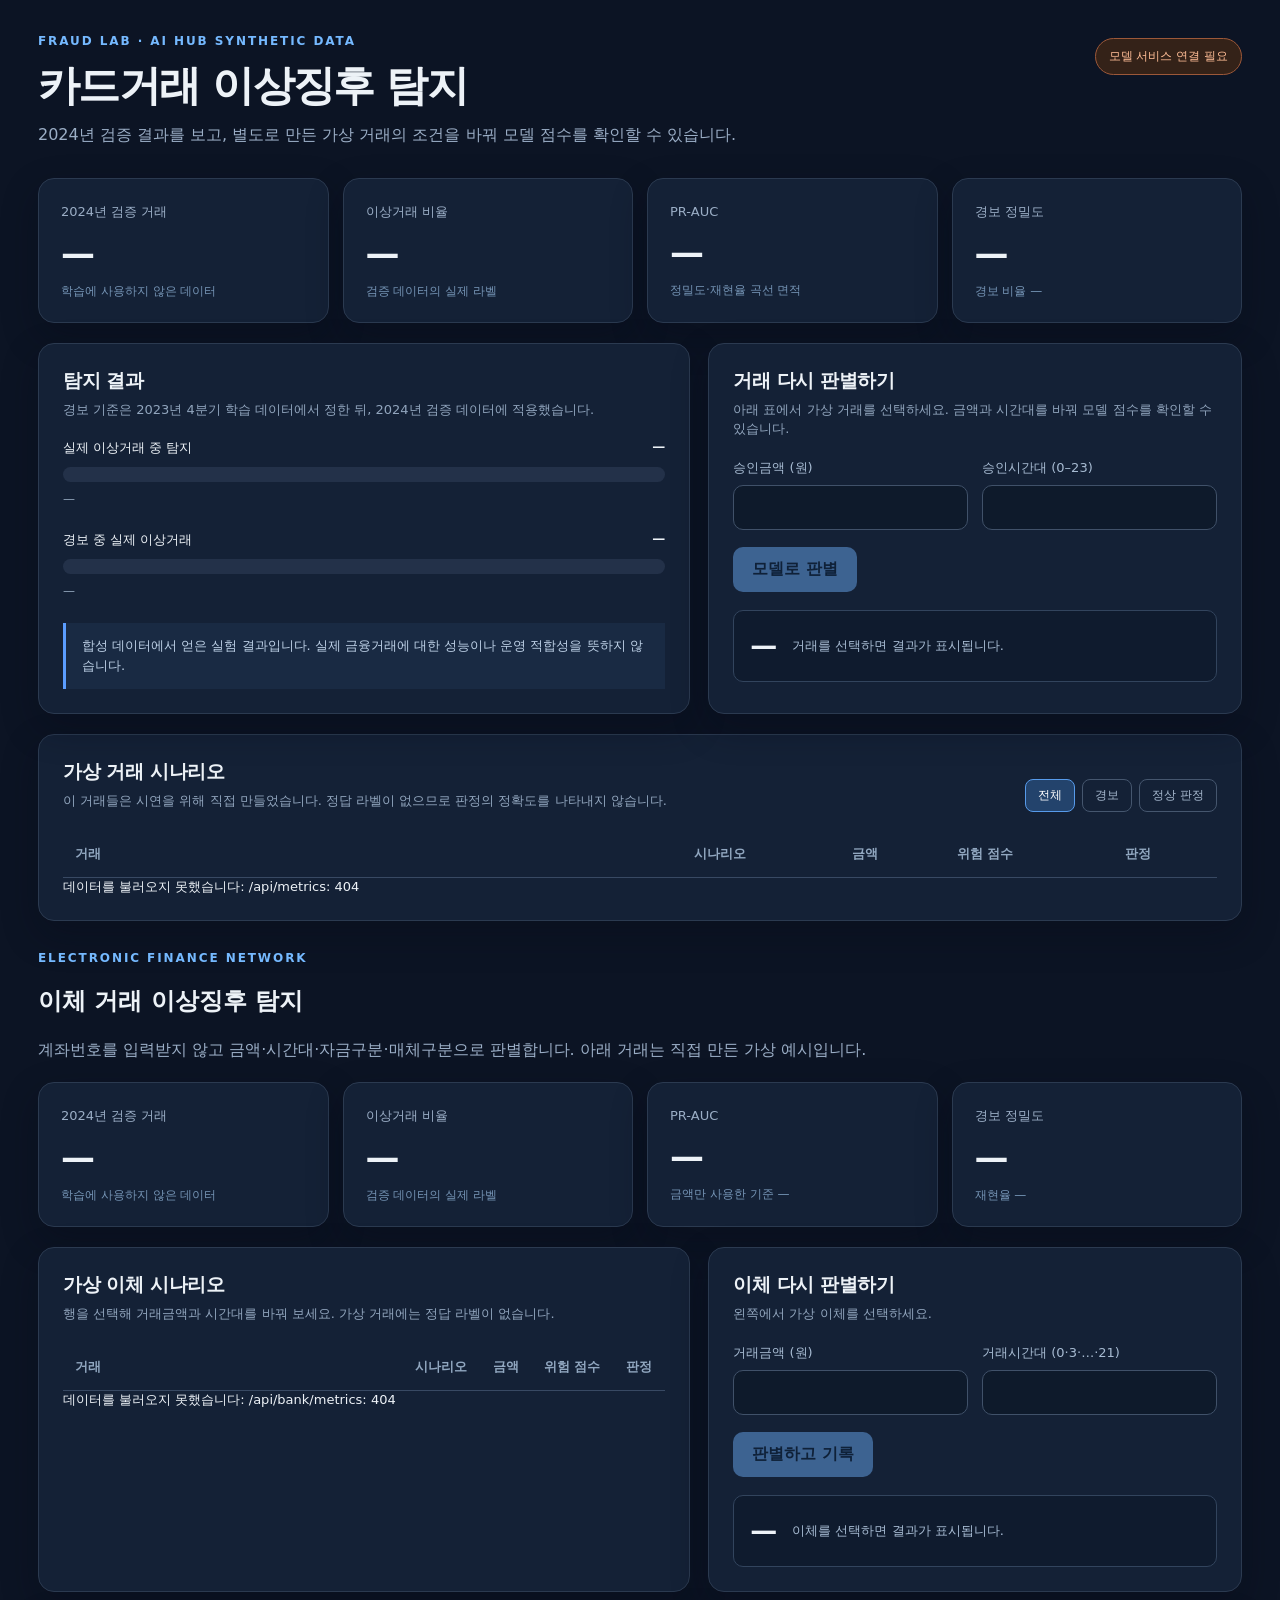
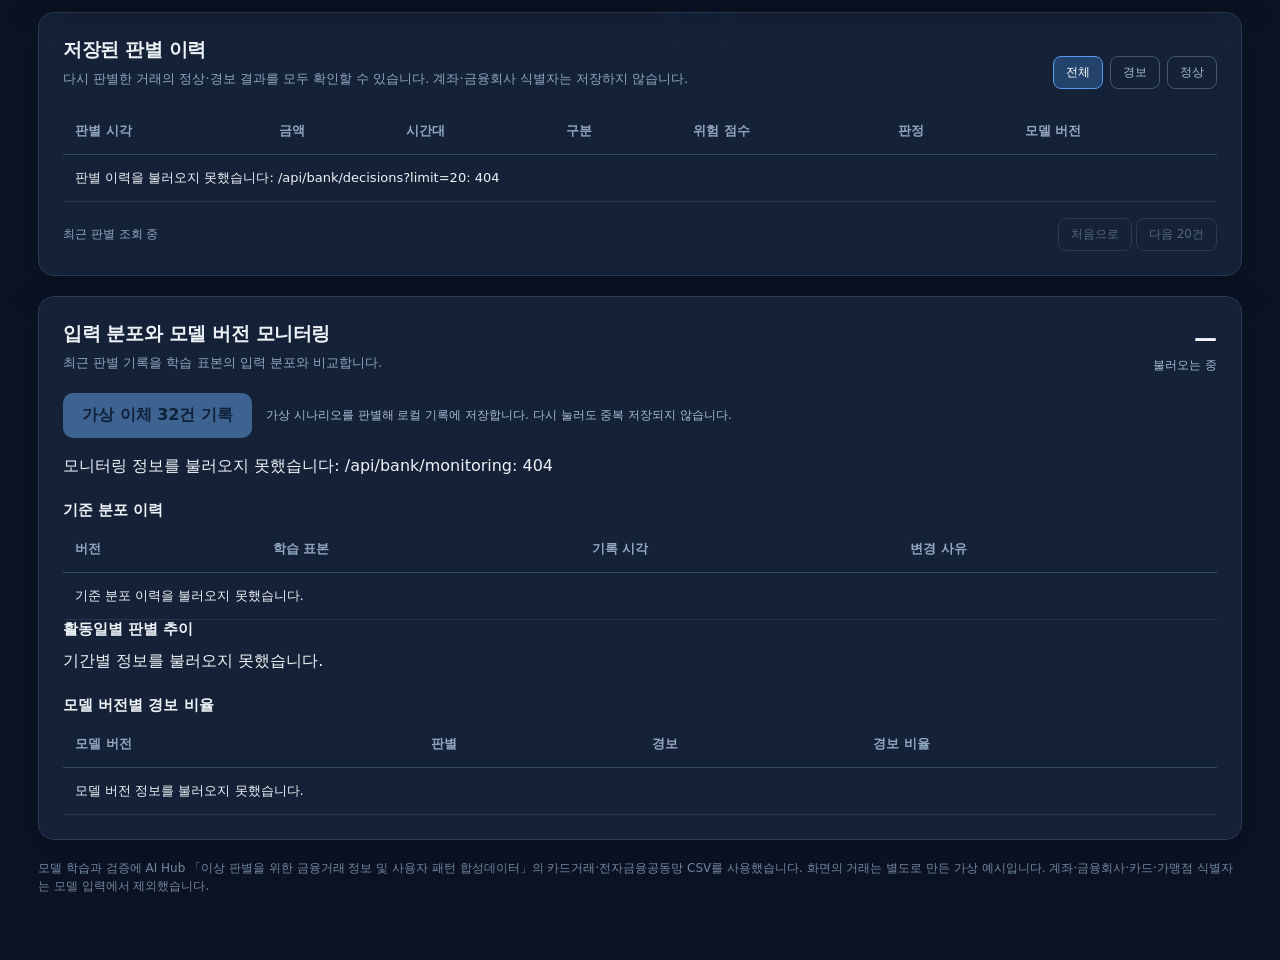
==== commit 92934041: "가상 이체로 모니터링 시연 흐름 추가" ====
--- a/server/src/main/resources/static/index.html
+++ b/server/src/main/resources/static/index.html
@@ -65,6 +65,9 @@
     .monitor-head { display: flex; align-items: flex-start; justify-content: space-between; gap: 18px; flex-wrap: wrap; }
     .monitor-sample { color: #a7bbd2; text-align: right; font-size: 12px; line-height: 1.5; }
     .monitor-sample strong { display: block; color: #f0f5fb; font-size: 23px; font-variant-numeric: tabular-nums; }
+    .monitor-demo { display: flex; align-items: center; gap: 14px; flex-wrap: wrap; margin-bottom: 8px; }
+    .monitor-demo .primary { margin-top: 0; }
+    .monitor-demo span { color: #a7bbd2; font-size: 12px; }
     .drift-grid { display: grid; grid-template-columns: repeat(2, minmax(0, 1fr)); gap: 12px; margin: 18px 0 24px; }
     .drift-card { background: #0f1b2e; border: 1px solid #32445d; border-radius: 12px; padding: 15px; }
     .drift-title { display: flex; justify-content: space-between; align-items: center; gap: 10px; margin-bottom: 12px; }
@@ -81,6 +84,11 @@
     .compare-track i { display: block; height: 100%; border-radius: 100px; }
     .compare-track .reference { background: #59708f; }
     .compare-track .observed { background: #70b3ff; }
+    .distribution-details { border-top: 1px solid #32445d; margin-top: 14px; padding-top: 11px; }
+    .distribution-details summary { color: #a7caff; cursor: pointer; font-size: 12px; }
+    .distribution-details summary:focus-visible { outline: 2px solid #70b3ff; outline-offset: 3px; }
+    .distribution-item { border-top: 1px solid #26364d; margin-top: 12px; padding-top: 10px; }
+    .distribution-label { color: #d6e3f2; font-size: 12px; overflow-wrap: anywhere; }
     .monitor-table-title { margin: 0 0 6px; font-size: 15px; }
     .timeline { display: grid; gap: 10px; margin: 12px 0 24px; }
     .timeline-row { display: grid; grid-template-columns: 76px minmax(140px, 1fr) 190px; gap: 12px; align-items: center; font-size: 12px; }
@@ -161,6 +169,7 @@
           <div><h2>입력 분포와 모델 버전 모니터링</h2><p id="monitorDescription">최근 판별 기록을 학습 표본의 입력 분포와 비교합니다.</p></div>
           <div class="monitor-sample"><strong id="monitorSample">—</strong><span id="monitorState">불러오는 중</span></div>
         </div>
+        <div class="monitor-demo"><button class="primary" id="seedMonitoringButton" disabled>가상 이체 32건 기록</button><span id="seedMonitoringMessage" role="status">가상 시나리오를 판별해 로컬 기록에 저장합니다. 다시 눌러도 중복 저장되지 않습니다.</span></div>
         <div id="monitorDrift" class="drift-grid"><div class="drift-card">모니터링 정보를 불러오는 중입니다.</div></div>
         <h3 class="monitor-table-title">기준 분포 이력</h3>
         <div class="table-wrap"><table><thead><tr><th>버전</th><th>학습 표본</th><th>기록 시각</th><th>변경 사유</th></tr></thead><tbody id="referenceVersions"><tr><td colspan="4">기준 분포 이력을 불러오는 중입니다.</td></tr></tbody></table></div>
@@ -177,7 +186,8 @@
     const percent = value => `${(value * 100).toFixed(2)}%`;
     const $ = id => document.getElementById(id);
     let examples = [], selected = null, filter = 'all';
-    let bankExamples = [], bankSelected = null, bankPendingRequest = null;
+    let bankExamples = [], bankSelected = null, bankPendingRequest = null, bankSeedVersion = null;
+    let bankSeedRunning = false;
     let bankDecisionFilter = 'all', bankDecisionPage = 1, bankDecisionNextCursor = null, bankDecisionRequestId = 0;
     const escapeHtml = value => String(value).replace(/[&<>"']/g, character => ({ '&': '&amp;', '<': '&lt;', '>': '&gt;', '"': '&quot;', "'": '&#39;' })[character]);
 
@@ -297,7 +307,12 @@
           const comparison = shift ? `<div class="shift-label">가장 큰 차이 · ${escapeHtml(shift.label)}</div>
             <div class="compare-row"><span>학습 표본</span><div class="compare-track"><i class="reference" style="width:${percent(shift.referenceShare)}"></i></div><b>${percent(shift.referenceShare)}</b></div>
             <div class="compare-row"><span>최근 판별</span><div class="compare-track"><i class="observed" style="width:${percent(shift.observedShare)}"></i></div><b>${percent(shift.observedShare)}</b></div>` : '<div class="shift-label">저장된 판별 기록이 없습니다.</div>';
-          return `<div class="drift-card"><div class="drift-title"><div><strong>${escapeHtml(item.feature)}</strong> <small>${escapeHtml(item.metric)} ${score}</small></div><span class="drift-chip ${statusClass}">${statusText}</span></div>${comparison}</div>`;
+          const distribution = shift ? `<details class="distribution-details"><summary>전체 분포 · ${item.distribution.length}개 항목</summary>${item.distribution.map(point => `
+            <div class="distribution-item"><div class="distribution-label">${escapeHtml(point.label)}</div>
+              <div class="compare-row"><span>학습 표본</span><div class="compare-track"><i class="reference" style="width:${percent(point.referenceShare)}"></i></div><b>${percent(point.referenceShare)}</b></div>
+              <div class="compare-row"><span>최근 판별</span><div class="compare-track"><i class="observed" style="width:${percent(point.observedShare)}"></i></div><b>${percent(point.observedShare)}</b></div>
+            </div>`).join('')}</details>` : '';
+          return `<div class="drift-card"><div class="drift-title"><div><strong>${escapeHtml(item.feature)}</strong> <small>${escapeHtml(item.metric)} ${score}</small></div><span class="drift-chip ${statusClass}">${statusText}</span></div>${comparison}${distribution}</div>`;
         }).join('');
         const maximumDailyDecisions = Math.max(1, ...data.timeline.map(item => item.decisions));
         $('monitorTimeline').innerHTML = data.timeline.map(item => {
@@ -336,6 +351,35 @@
       } catch (error) { $('bankScoreMessage').textContent = `판별 실패: ${error.message}`; }
       finally { $('bankScoreButton').disabled = false; }
     }
+    async function seedBankMonitoring() {
+      if (bankSeedRunning || !bankExamples.length || !bankSeedVersion) return;
+      bankSeedRunning = true;
+      $('seedMonitoringButton').disabled = true;
+      let created = 0;
+      try {
+        for (let index = 0; index < 32; index++) {
+          const example = bankExamples[index % bankExamples.length];
+          const response = await fetch('/api/bank/events', {
+            method: 'POST',
+            headers: { 'Content-Type': 'application/json', 'Idempotency-Key': `monitor-demo-${bankSeedVersion}-${String(index + 1).padStart(2, '0')}` },
+            body: JSON.stringify(example.transaction),
+          });
+          if (!response.ok) {
+            const result = await response.json();
+            throw new Error(result.error || `HTTP ${response.status}`);
+          }
+          if (response.status === 201) created++;
+          if ((index + 1) % 4 === 0) $('seedMonitoringMessage').textContent = `${index + 1}/32건 판별 중 · 새 기록 ${created}건`;
+        }
+        $('seedMonitoringMessage').textContent = `32건 확인 완료 · 새 기록 ${created}건. 가상 거래의 변화 상태는 실제 금융거래 성능을 뜻하지 않습니다.`;
+      } catch (error) {
+        $('seedMonitoringMessage').textContent = `기록 중단: ${error.message}. 다시 누르면 완료된 요청부터 이어집니다.`;
+      } finally {
+        bankSeedRunning = false;
+        $('seedMonitoringButton').disabled = false;
+        await Promise.all([loadBankDecisions(), refreshBankMonitoring()]);
+      }
+    }
     document.querySelectorAll('#cardFilters button').forEach(button => button.addEventListener('click', () => {
       filter = button.dataset.filter;
       document.querySelectorAll('#cardFilters button').forEach(x => x.classList.toggle('active', x === button));
@@ -348,11 +392,12 @@
     });
     $('scoreButton').addEventListener('click', rescore);
     $('bankScoreButton').addEventListener('click', rescoreBank);
+    $('seedMonitoringButton').addEventListener('click', seedBankMonitoring);
     Promise.all([getJson('/api/metrics'), getJson('/api/demo')]).then(([metrics, demo]) => {
       showMetrics(metrics); examples = demo; selectExample(demo[0].id);
     }).catch(error => { $('transactions').textContent = `데이터를 불러오지 못했습니다: ${error.message}`; });
     Promise.all([getJson('/api/bank/metrics'), getJson('/api/bank/demo')]).then(([metrics, demo]) => {
-      showBankMetrics(metrics); bankExamples = demo; selectBankExample(demo[0].id);
+      showBankMetrics(metrics); bankExamples = demo; bankSeedVersion = metrics.model_version; selectBankExample(demo[0].id); $('seedMonitoringButton').disabled = !bankSeedVersion;
     }).catch(error => { $('bankTransactions').textContent = `데이터를 불러오지 못했습니다: ${error.message}`; });
     loadBankDecisions();
     refreshBankMonitoring();
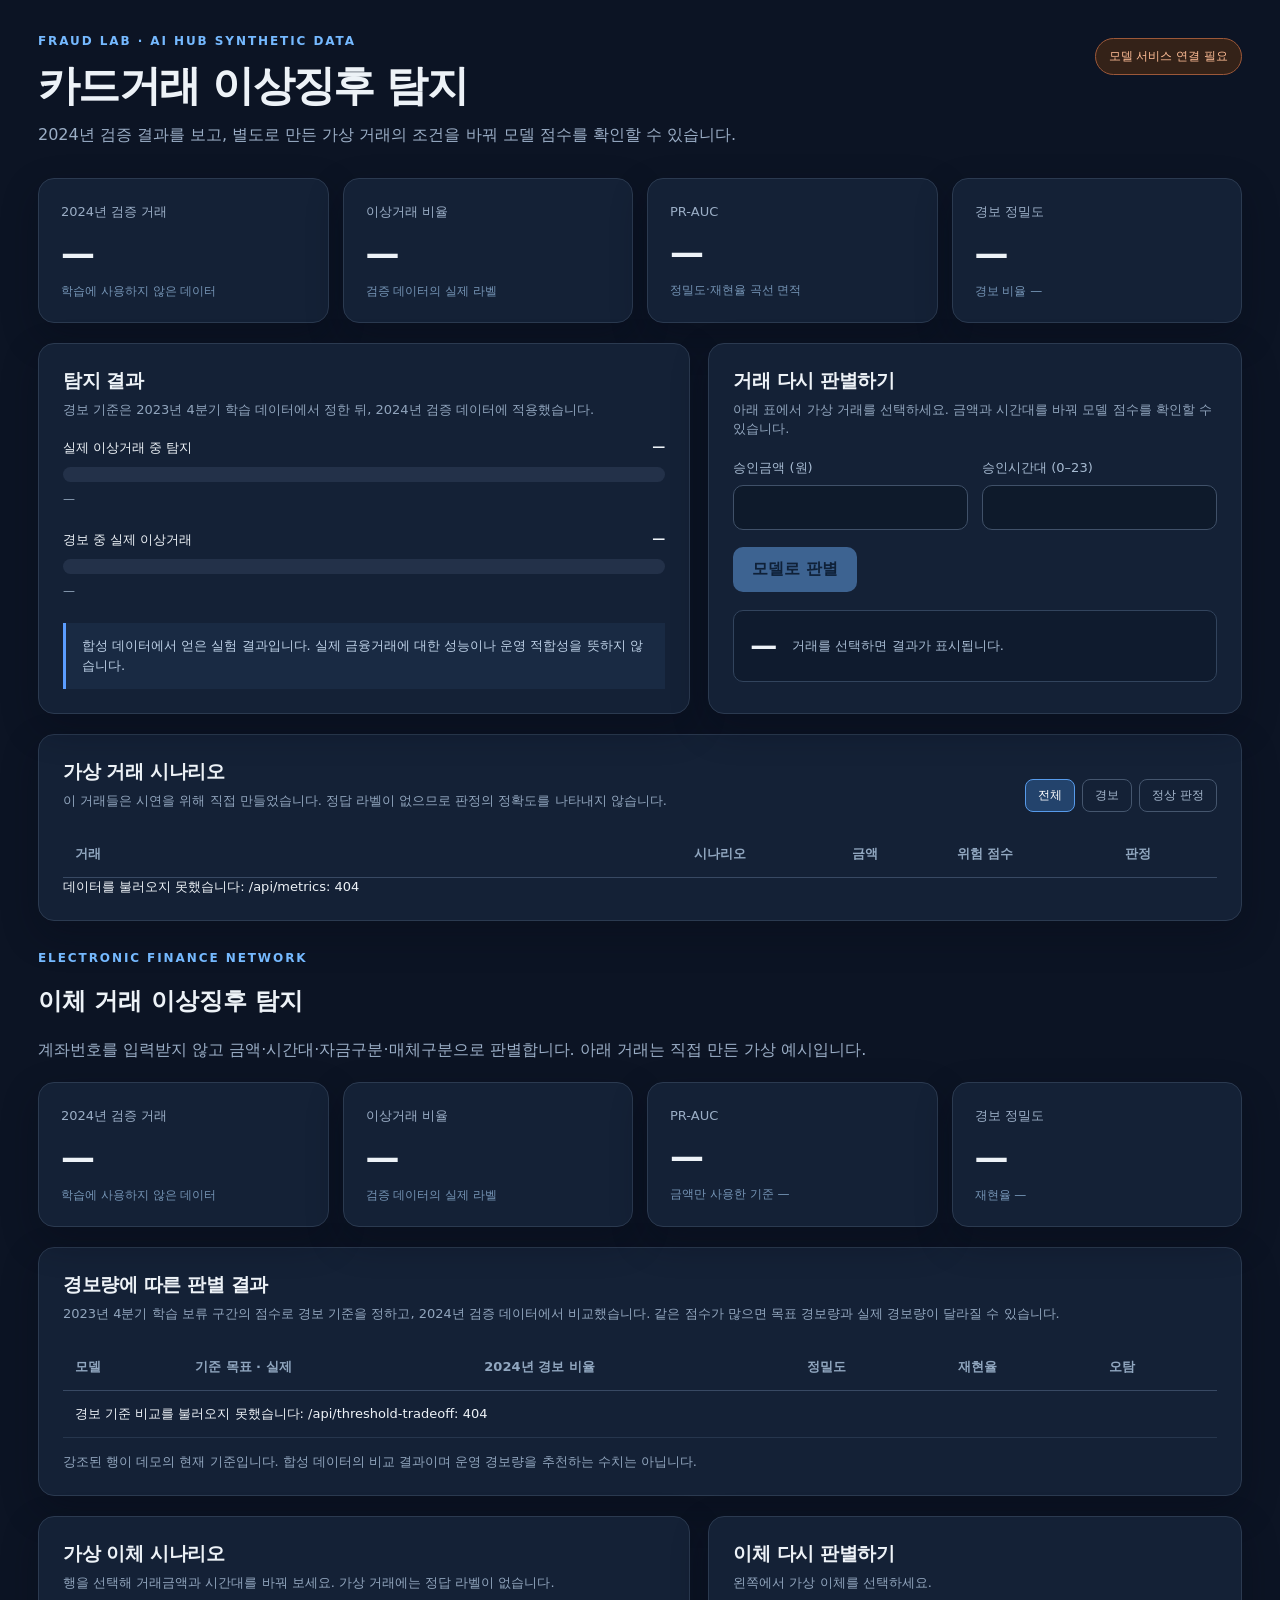
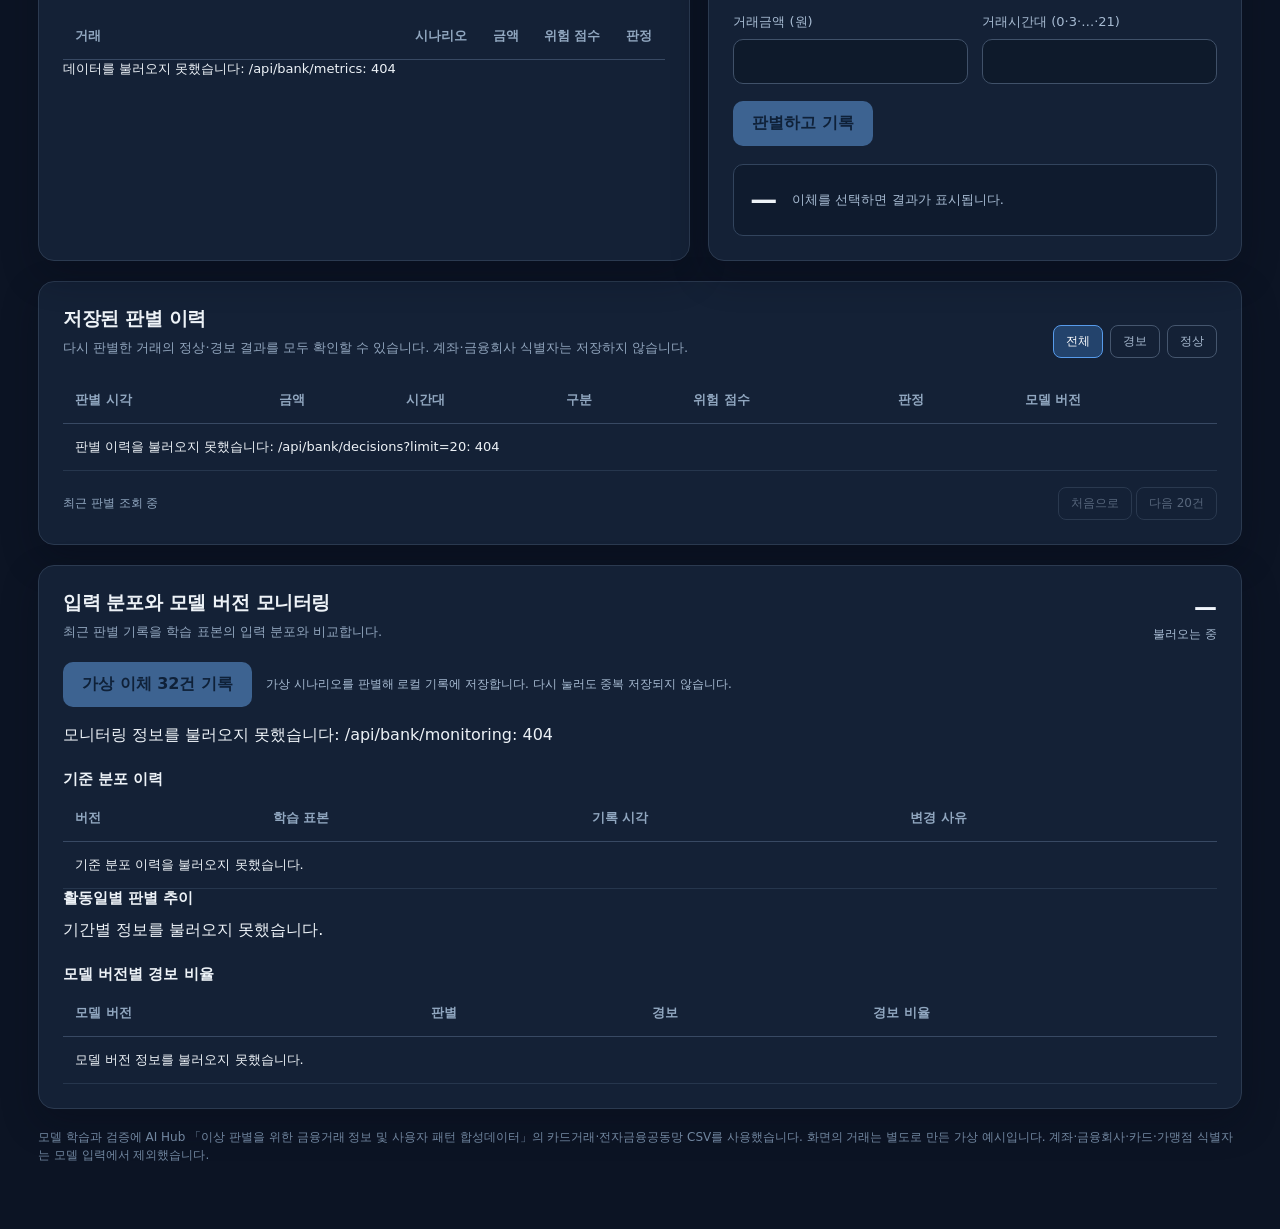
==== commit 68b10e4b: "경보 기준별 정밀도와 재현율 비교 추가" ====
--- a/server/src/main/resources/static/index.html
+++ b/server/src/main/resources/static/index.html
@@ -55,6 +55,7 @@
     .history-nav button { background: transparent; border: 1px solid #45566e; color: #a8bad0; border-radius: 8px; padding: 7px 12px; }
     .history-nav button:disabled { opacity: .45; cursor: not-allowed; }
     .table-wrap { overflow-x: auto; }
+    .current-threshold { background: #1e3450; }
     table { width: 100%; border-collapse: collapse; font-size: 13px; }
     th { text-align: left; padding: 14px 12px; color: #91a7c0; font-weight: 600; border-bottom: 1px solid #384963; white-space: nowrap; }
     td { padding: 14px 12px; border-bottom: 1px solid #26364d; font-variant-numeric: tabular-nums; white-space: nowrap; }
@@ -147,6 +148,12 @@
         <div class="metric"><small>PR-AUC</small><strong id="bankAp">—</strong><span id="bankAmountAp">금액만 사용한 기준 —</span></div>
         <div class="metric"><small>경보 정밀도</small><strong id="bankPrecision">—</strong><span id="bankRecall">재현율 —</span></div>
       </div>
+      <article class="panel" style="margin-bottom: 20px">
+        <h2>경보량에 따른 판별 결과</h2>
+        <p>2023년 4분기 학습 보류 구간의 점수로 경보 기준을 정하고, 2024년 검증 데이터에서 비교했습니다. 같은 점수가 많으면 목표 경보량과 실제 경보량이 달라질 수 있습니다.</p>
+        <div class="table-wrap"><table><thead><tr><th>모델</th><th>기준 목표 · 실제</th><th>2024년 경보 비율</th><th>정밀도</th><th>재현율</th><th>오탐</th></tr></thead><tbody id="thresholdRows"><tr><td colspan="6">경보 기준 비교를 불러오는 중입니다.</td></tr></tbody></table></div>
+        <p style="margin: 14px 0 0">강조된 행이 데모의 현재 기준입니다. 합성 데이터의 비교 결과이며 운영 경보량을 추천하는 수치는 아닙니다.</p>
+      </article>
       <div class="main-grid">
         <article class="panel">
           <h2>가상 이체 시나리오</h2><p>행을 선택해 거래금액과 시간대를 바꿔 보세요. 가상 거래에는 정답 라벨이 없습니다.</p>
@@ -221,6 +228,13 @@
       $('bankPrecision').textContent = percent(v.precision);
       $('bankRecall').textContent = `재현율 ${percent(v.recall)} · 경보 ${number.format(v.confusion.tp + v.confusion.fp)}건`;
     }
+    function showThresholdTradeoff(report) {
+      const modelLabels = { card: '카드', bank: '이체' };
+      $('thresholdRows').innerHTML = ['card', 'bank'].flatMap(kind => report.models[kind].scenarios.map(item => {
+        const current = item.target_tuning_alert_rate === 0.01;
+        return `<tr class="${current ? 'current-threshold' : ''}"><td>${modelLabels[kind]}</td><td>${percent(item.target_tuning_alert_rate)} · ${percent(item.tuning_alert_rate)}${current ? ' · 현재' : ''}</td><td>${percent(item.validation.alert_rate)}</td><td>${percent(item.validation.precision)}</td><td>${percent(item.validation.recall)}</td><td>${number.format(item.validation.confusion.fp)}건</td></tr>`;
+      })).join('');
+    }
     function renderRows() {
       const visible = examples.filter(item => filter === 'all' || (filter === 'alert' && item.alert) || (filter === 'normal' && !item.alert));
       $('transactions').innerHTML = visible.map(item => `<tr data-id="${escapeHtml(item.id)}" class="${selected?.id === item.id ? 'selected' : ''}"><td>${escapeHtml(item.id)}</td><td>${escapeHtml(item.scenario)}</td><td>${number.format(item.amount)}원</td><td>${percent(item.riskScore)}</td><td><span class="chip ${item.alert ? 'tp' : 'tn'}">${item.alert ? '경보' : '정상'}</span></td></tr>`).join('') || '<tr><td colspan="5">해당하는 시나리오가 없습니다.</td></tr>';
@@ -399,6 +413,8 @@
     Promise.all([getJson('/api/bank/metrics'), getJson('/api/bank/demo')]).then(([metrics, demo]) => {
       showBankMetrics(metrics); bankExamples = demo; bankSeedVersion = metrics.model_version; selectBankExample(demo[0].id); $('seedMonitoringButton').disabled = !bankSeedVersion;
     }).catch(error => { $('bankTransactions').textContent = `데이터를 불러오지 못했습니다: ${error.message}`; });
+    getJson('/api/threshold-tradeoff').then(showThresholdTradeoff)
+      .catch(error => { $('thresholdRows').innerHTML = `<tr><td colspan="6">경보 기준 비교를 불러오지 못했습니다: ${escapeHtml(error.message)}</td></tr>`; });
     loadBankDecisions();
     refreshBankMonitoring();
     getJson('/api/model-health').then(() => { $('modelStatus').textContent = '모델 서비스 연결됨'; $('modelStatus').classList.add('ok'); })
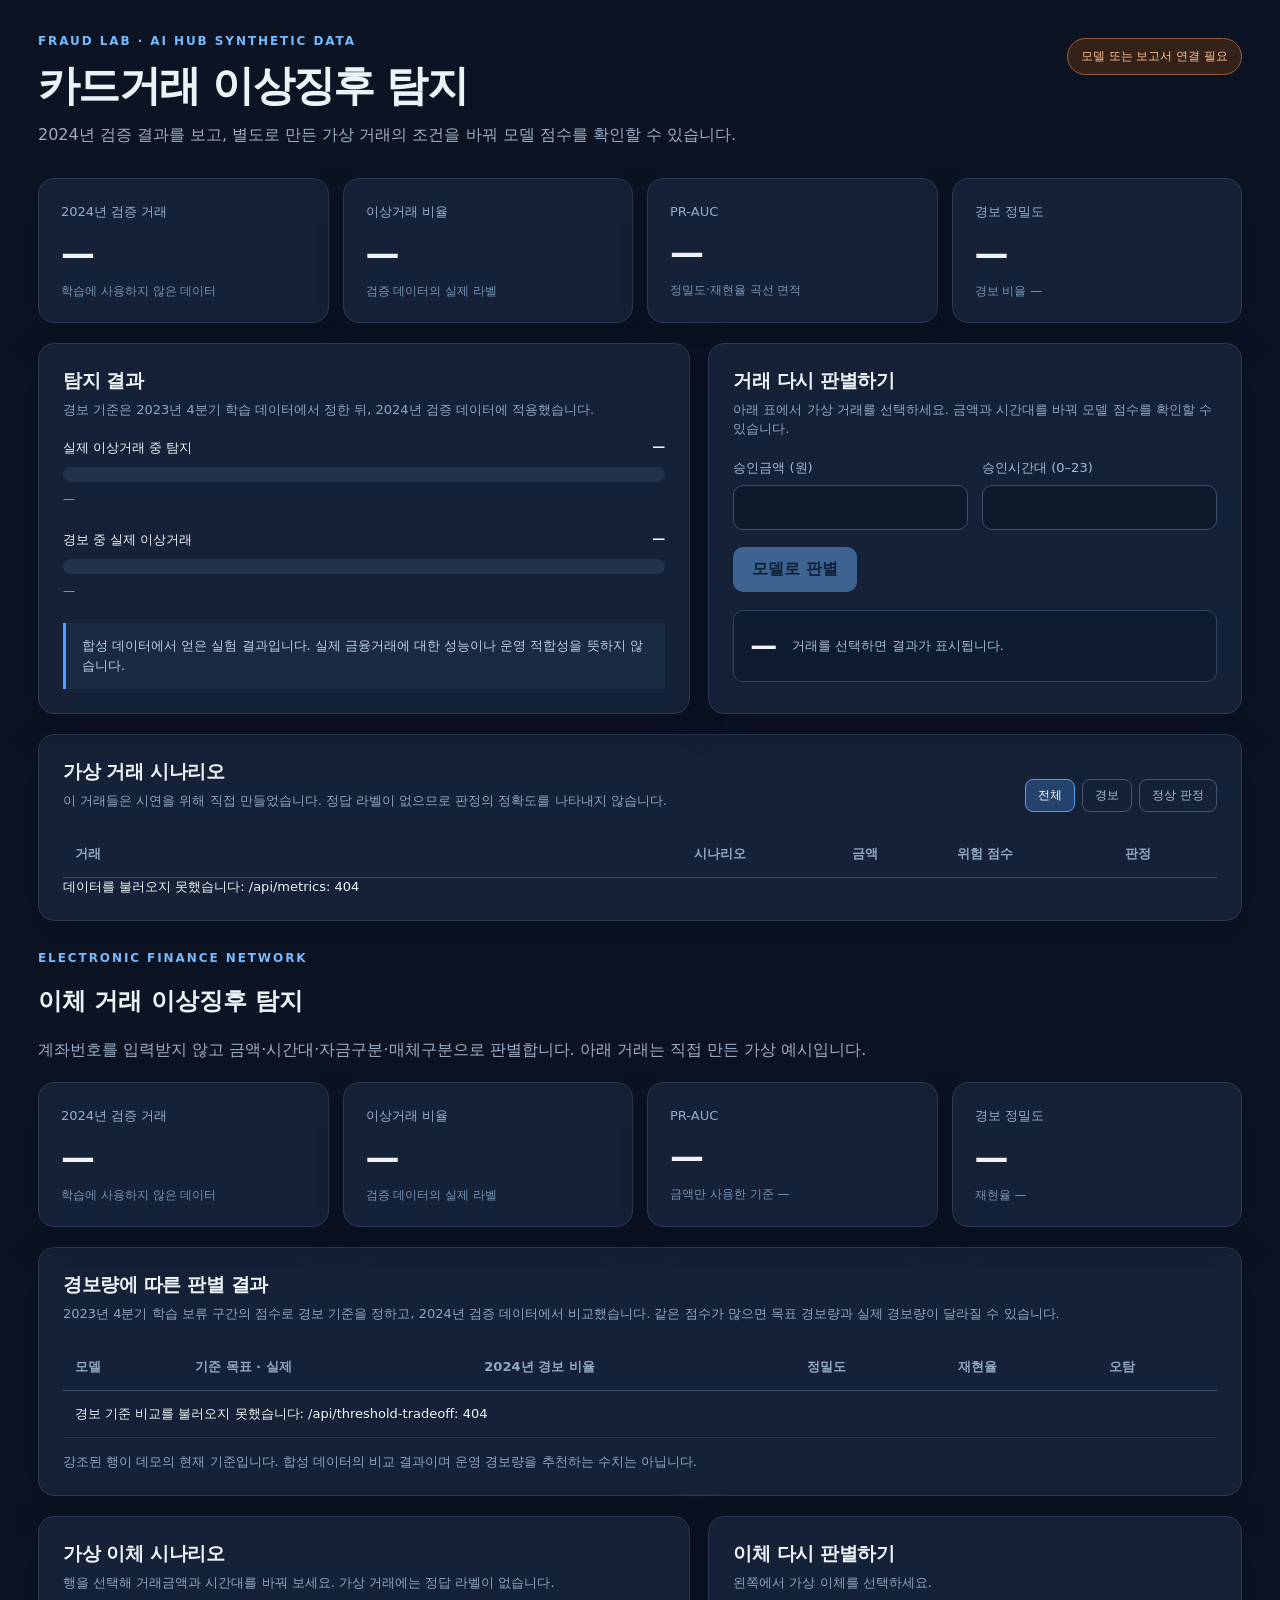
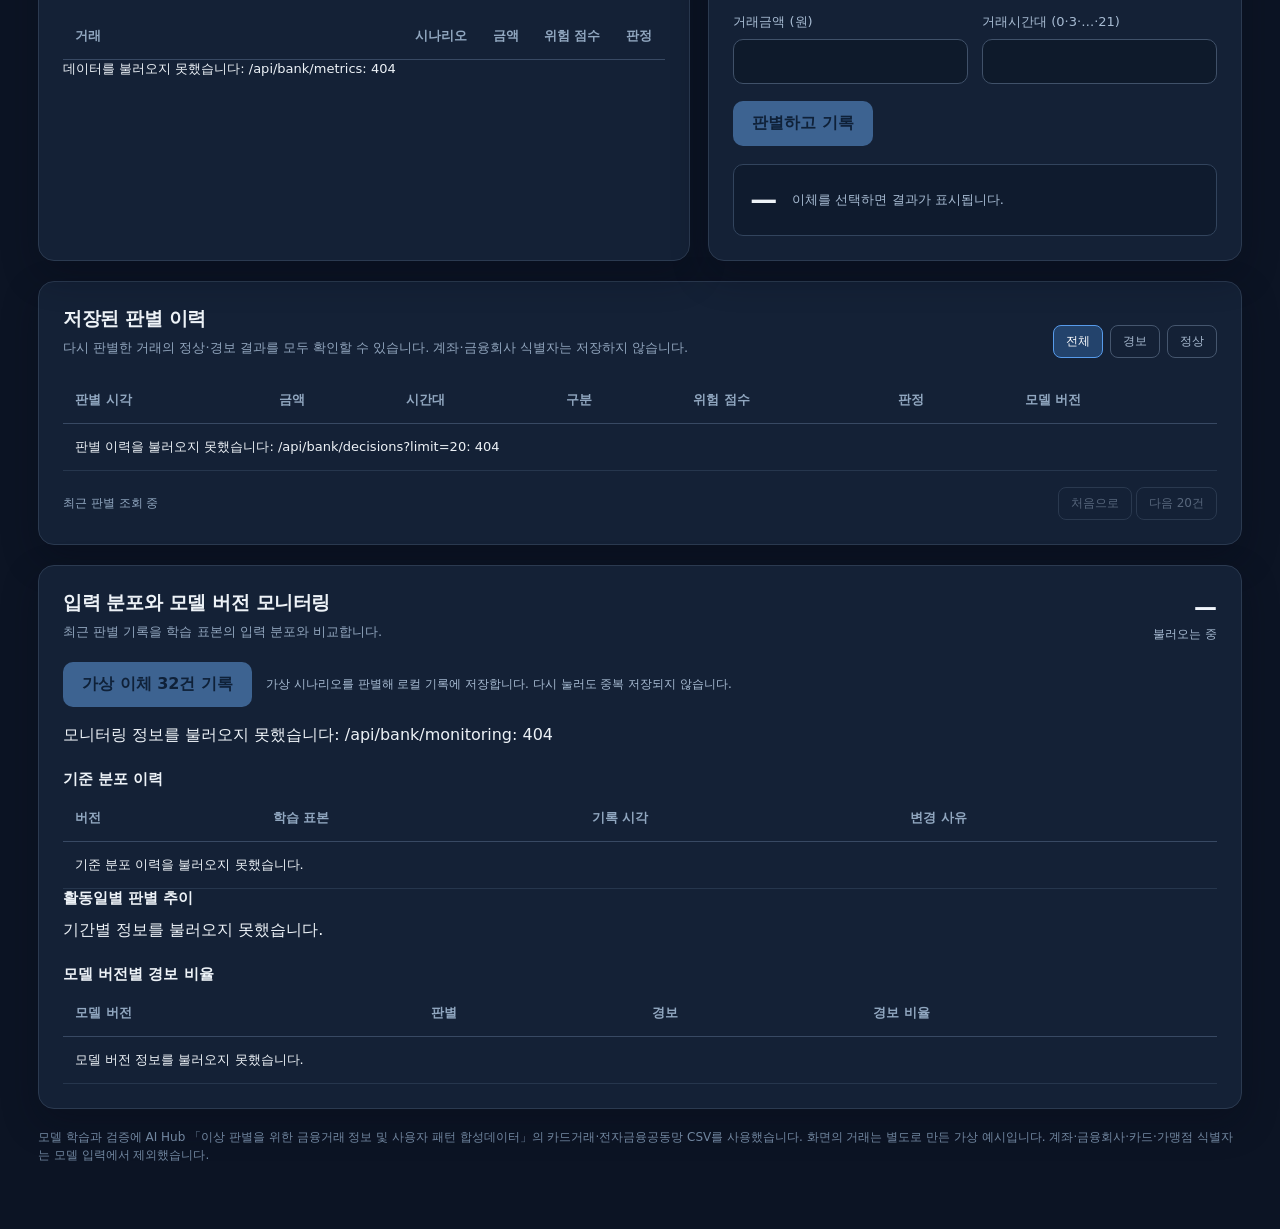
==== commit cc7e3e0d: "모델과 보고서 버전 불일치 시 판별 차단" ====
--- a/server/src/main/resources/static/index.html
+++ b/server/src/main/resources/static/index.html
@@ -194,9 +194,15 @@
     const $ = id => document.getElementById(id);
     let examples = [], selected = null, filter = 'all';
     let bankExamples = [], bankSelected = null, bankPendingRequest = null, bankSeedVersion = null;
-    let bankSeedRunning = false;
+    let bankSeedRunning = false, cardScoreRunning = false, bankScoreRunning = false, modelUsable = false;
     let bankDecisionFilter = 'all', bankDecisionPage = 1, bankDecisionNextCursor = null, bankDecisionRequestId = 0;
     const escapeHtml = value => String(value).replace(/[&<>"']/g, character => ({ '&': '&amp;', '<': '&lt;', '>': '&gt;', '"': '&quot;', "'": '&#39;' })[character]);
+
+    function updateScoringAvailability() {
+      $('scoreButton').disabled = !modelUsable || !selected || cardScoreRunning;
+      $('bankScoreButton').disabled = !modelUsable || !bankSelected || bankScoreRunning;
+      $('seedMonitoringButton').disabled = !modelUsable || !bankExamples.length || !bankSeedVersion || bankSeedRunning;
+    }
 
     async function getJson(url) {
       const response = await fetch(url);
@@ -247,16 +253,17 @@
       $('selectedDescription').textContent = `${selected.id}: ${selected.scenario}. 가상 거래이므로 실제 이상거래 여부는 알 수 없습니다.`;
       $('scoreValue').textContent = percent(selected.riskScore);
       $('scoreMessage').textContent = selected.alert ? '기존 모델 판정: 경보' : '기존 모델 판정: 정상';
-      $('scoreButton').disabled = false;
+      updateScoringAvailability();
       renderRows();
     }
     async function rescore() {
-      if (!selected) return;
+      if (!selected || !modelUsable || cardScoreRunning) return;
       const amount = Number($('amountInput').value), hour = Number($('hourInput').value);
       if (!Number.isFinite(amount) || amount < 0 || !Number.isInteger(hour) || hour < 0 || hour > 23) {
         $('scoreMessage').textContent = '금액과 시간대를 확인해 주세요.'; return;
       }
-      $('scoreButton').disabled = true;
+      cardScoreRunning = true;
+      updateScoringAvailability();
       try {
         const transaction = { ...selected.transaction, '통합승인금액': String(amount), '승인시간대': String(hour) };
         const response = await fetch('/api/score', { method: 'POST', headers: { 'Content-Type': 'application/json' }, body: JSON.stringify(transaction) });
@@ -265,7 +272,7 @@
         $('scoreValue').textContent = percent(result.riskScore);
         $('scoreMessage').textContent = result.alert ? '모델 판정: 경보' : '모델 판정: 정상';
       } catch (error) { $('scoreMessage').textContent = `판별 실패: ${error.message}`; }
-      finally { $('scoreButton').disabled = false; }
+      finally { cardScoreRunning = false; updateScoringAvailability(); }
     }
     function renderBankRows() {
       $('bankTransactions').innerHTML = bankExamples.map(item => `<tr data-id="${escapeHtml(item.id)}" class="${bankSelected?.id === item.id ? 'selected' : ''}"><td>${escapeHtml(item.id)}</td><td>${escapeHtml(item.scenario)}</td><td>${number.format(item.amount)}원</td><td>${percent(item.riskScore)}</td><td><span class="chip ${item.alert ? 'tp' : 'tn'}">${item.alert ? '경보' : '정상'}</span></td></tr>`).join('');
@@ -278,7 +285,7 @@
       $('bankSelectedDescription').textContent = `${bankSelected.id}: ${bankSelected.scenario}. 자금구분 ${bankSelected.transaction['자금구분']}, 매체구분 ${bankSelected.transaction['매체구분']}을 유지합니다.`;
       $('bankScoreValue').textContent = percent(bankSelected.riskScore);
       $('bankScoreMessage').textContent = bankSelected.alert ? '기존 모델 판정: 경보' : '기존 모델 판정: 정상';
-      $('bankScoreButton').disabled = false;
+      updateScoringAvailability();
       renderBankRows();
     }
     async function loadBankDecisions(cursor = null, page = 1) {
@@ -345,12 +352,13 @@
       }
     }
     async function rescoreBank() {
-      if (!bankSelected) return;
+      if (!bankSelected || !modelUsable || bankScoreRunning) return;
       const amount = Number($('bankAmountInput').value), hour = Number($('bankHourInput').value);
       if (!Number.isFinite(amount) || amount < 0 || !Number.isInteger(hour) || hour < 0 || hour > 21 || hour % 3 !== 0) {
         $('bankScoreMessage').textContent = '금액과 시간대를 확인해 주세요.'; return;
       }
-      $('bankScoreButton').disabled = true;
+      bankScoreRunning = true;
+      updateScoringAvailability();
       try {
         const transaction = { ...bankSelected.transaction, '거래금액': amount, '거래시간대': hour };
         const body = JSON.stringify(transaction);
@@ -363,12 +371,12 @@
         $('bankScoreMessage').textContent = `${result.alert ? '모델 판정: 경보' : '모델 판정: 정상'} · ${result.modelVersion}`;
         await Promise.all([selectBankDecisionFilter('all'), refreshBankMonitoring()]);
       } catch (error) { $('bankScoreMessage').textContent = `판별 실패: ${error.message}`; }
-      finally { $('bankScoreButton').disabled = false; }
+      finally { bankScoreRunning = false; updateScoringAvailability(); }
     }
     async function seedBankMonitoring() {
-      if (bankSeedRunning || !bankExamples.length || !bankSeedVersion) return;
+      if (bankSeedRunning || !modelUsable || !bankExamples.length || !bankSeedVersion) return;
       bankSeedRunning = true;
-      $('seedMonitoringButton').disabled = true;
+      updateScoringAvailability();
       let created = 0;
       try {
         for (let index = 0; index < 32; index++) {
@@ -390,7 +398,7 @@
         $('seedMonitoringMessage').textContent = `기록 중단: ${error.message}. 다시 누르면 완료된 요청부터 이어집니다.`;
       } finally {
         bankSeedRunning = false;
-        $('seedMonitoringButton').disabled = false;
+        updateScoringAvailability();
         await Promise.all([loadBankDecisions(), refreshBankMonitoring()]);
       }
     }
@@ -407,18 +415,26 @@
     $('scoreButton').addEventListener('click', rescore);
     $('bankScoreButton').addEventListener('click', rescoreBank);
     $('seedMonitoringButton').addEventListener('click', seedBankMonitoring);
-    Promise.all([getJson('/api/metrics'), getJson('/api/demo')]).then(([metrics, demo]) => {
+    const cardMetricsRequest = getJson('/api/metrics');
+    const bankMetricsRequest = getJson('/api/bank/metrics');
+    Promise.all([cardMetricsRequest, getJson('/api/demo')]).then(([metrics, demo]) => {
       showMetrics(metrics); examples = demo; selectExample(demo[0].id);
     }).catch(error => { $('transactions').textContent = `데이터를 불러오지 못했습니다: ${error.message}`; });
-    Promise.all([getJson('/api/bank/metrics'), getJson('/api/bank/demo')]).then(([metrics, demo]) => {
-      showBankMetrics(metrics); bankExamples = demo; bankSeedVersion = metrics.model_version; selectBankExample(demo[0].id); $('seedMonitoringButton').disabled = !bankSeedVersion;
+    Promise.all([bankMetricsRequest, getJson('/api/bank/demo')]).then(([metrics, demo]) => {
+      showBankMetrics(metrics); bankExamples = demo; bankSeedVersion = metrics.model_version; selectBankExample(demo[0].id); updateScoringAvailability();
     }).catch(error => { $('bankTransactions').textContent = `데이터를 불러오지 못했습니다: ${error.message}`; });
     getJson('/api/threshold-tradeoff').then(showThresholdTradeoff)
       .catch(error => { $('thresholdRows').innerHTML = `<tr><td colspan="6">경보 기준 비교를 불러오지 못했습니다: ${escapeHtml(error.message)}</td></tr>`; });
     loadBankDecisions();
     refreshBankMonitoring();
-    getJson('/api/model-health').then(() => { $('modelStatus').textContent = '모델 서비스 연결됨'; $('modelStatus').classList.add('ok'); })
-      .catch(() => { $('modelStatus').textContent = '모델 서비스 연결 필요'; $('modelStatus').classList.add('offline'); });
+    Promise.all([getJson('/api/model-health'), cardMetricsRequest, bankMetricsRequest])
+      .then(([health, card, bank]) => {
+        modelUsable = health.status === 'ok' && health.models?.card === card.model_version && health.models?.bank === bank.model_version;
+        $('modelStatus').textContent = modelUsable ? '모델·보고서 버전 일치' : '모델·보고서 버전 불일치';
+        $('modelStatus').classList.add(modelUsable ? 'ok' : 'offline');
+        updateScoringAvailability();
+      })
+      .catch(() => { $('modelStatus').textContent = '모델 또는 보고서 연결 필요'; $('modelStatus').classList.add('offline'); updateScoringAvailability(); });
   </script>
 </body>
 </html>
